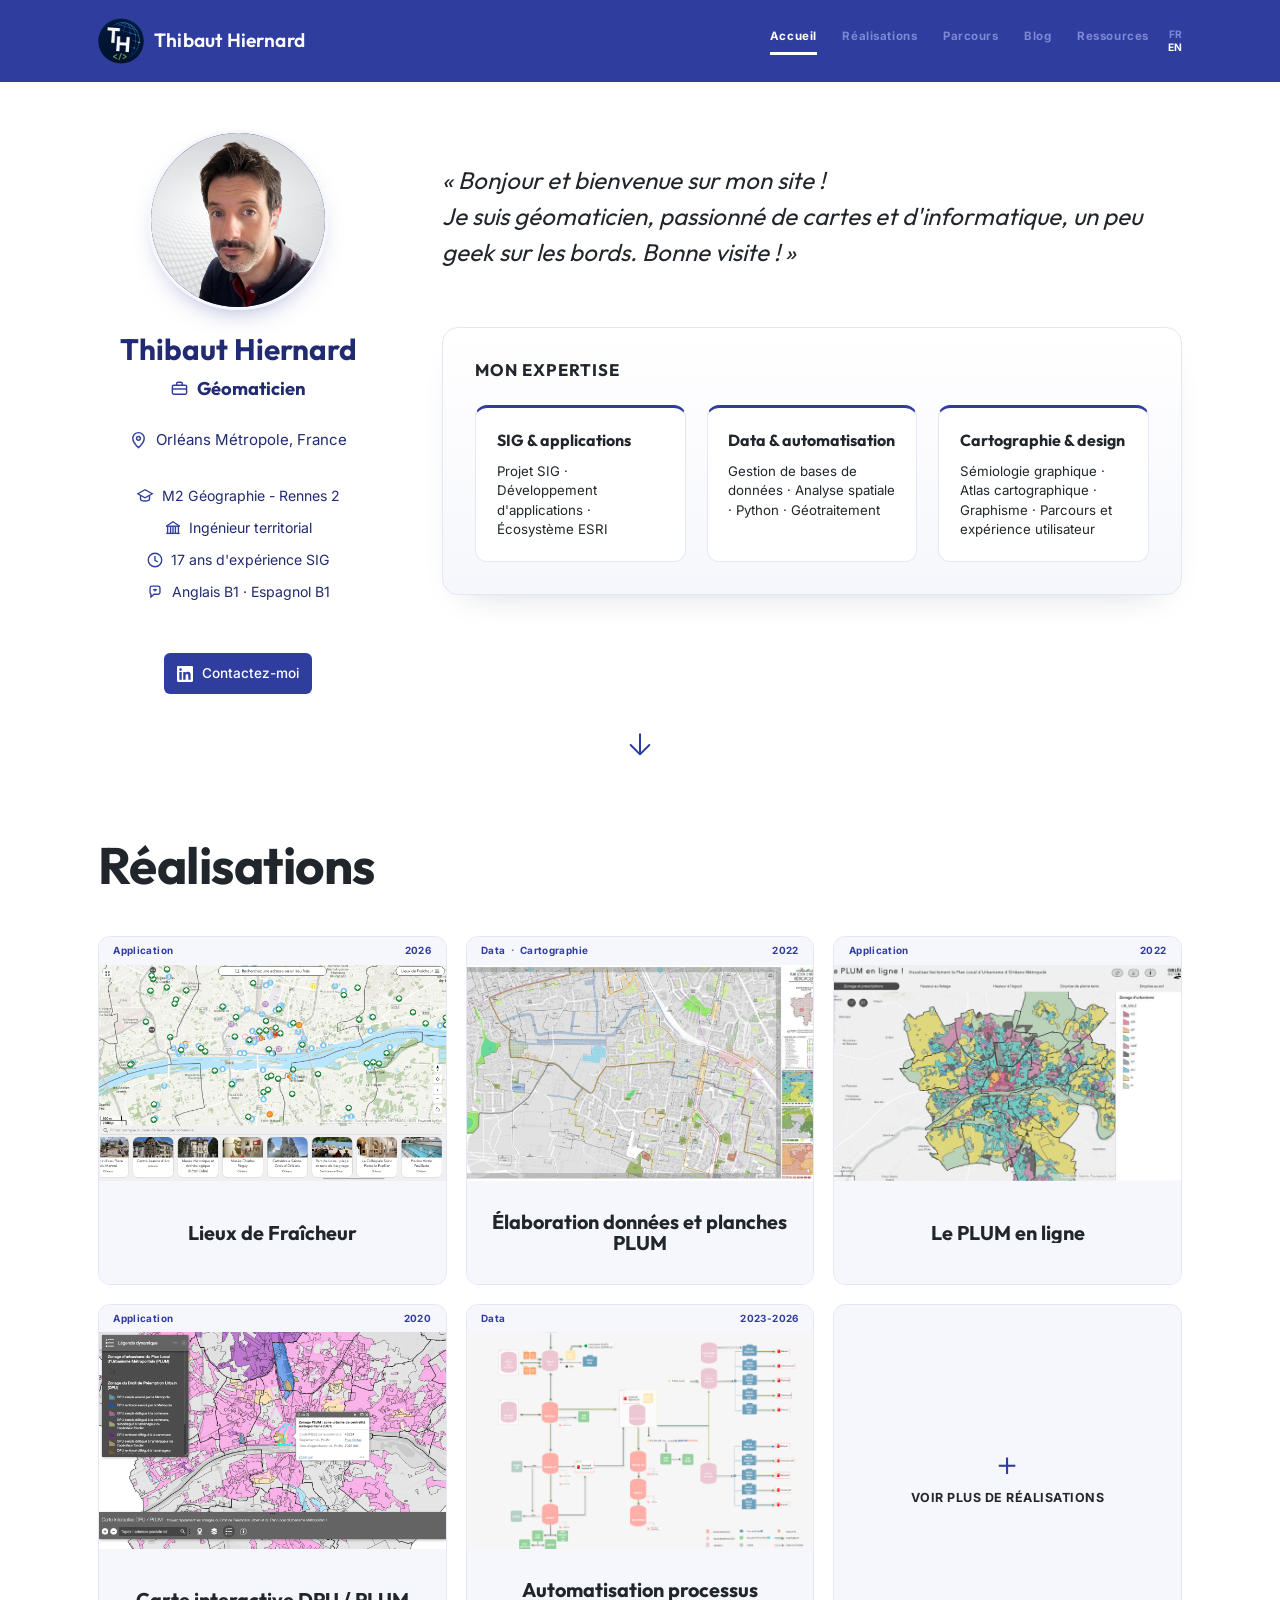
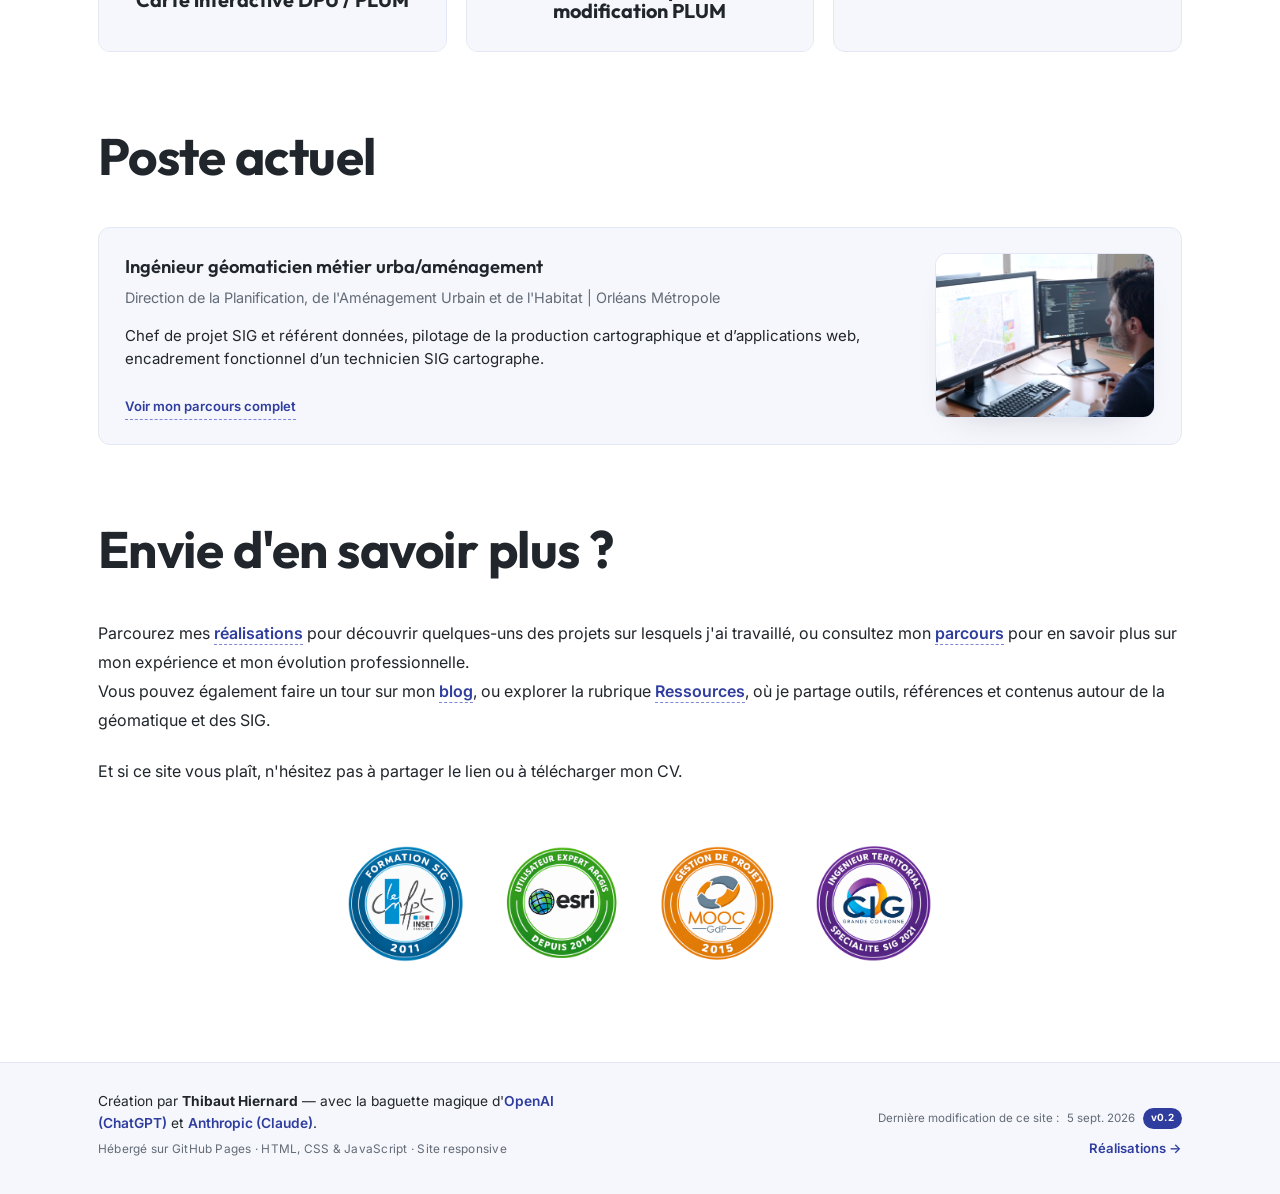
==== index.html @ e070de09 "Changement icone Contactez-moi" ====
<!doctype html>
<html lang="fr">
<head>
<meta charset="UTF-8">
<meta name="viewport" content="width=device-width, initial-scale=1">
<title>Thibaut Hiernard — Ingénieur géomaticien / Orléans Métropole</title>
<meta name="description" content="CV en ligne de Thibaut Hiernard, géomaticien à Orléans Métropole. Géomatique, cartographie, SIG, ArcGIS.">
<link rel="icon" href="assets/favicon.ico" sizes="any">
<link rel="icon" type="image/png" sizes="32x32" href="assets/favicon-32x32.png">
<link rel="icon" type="image/png" sizes="16x16" href="assets/favicon-16x16.png">
<link rel="apple-touch-icon" href="assets/apple-touch-icon.png">
<link rel="stylesheet" href="style.css">
</head>
<body class="home2">

<header class="topbar">
  <div class="topbar-inner">
    <a class="topbar-name-link" href="index.html"><img class="topbar-logo" src="assets/logo-topbar.png" alt="">Thibaut Hiernard</a>
    <div class="topbar-right">
    <nav class="topbar-nav" aria-label="Navigation principale">
      <a href="index.html" aria-current="page">
        <svg class="nav-icon" viewBox="0 0 24 24" fill="none" stroke="currentColor" stroke-width="1.6"><path d="M3 11l9-8 9 8"/><path d="M5 10v10h5v-6h4v6h5V10"/></svg>
        <span class="nav-label">Accueil</span>
      </a>
      <a href="realisations.html">
        <svg class="nav-icon" viewBox="0 0 24 24" fill="none" stroke="currentColor" stroke-width="1.6"><rect x="3" y="4.5" width="18" height="15" rx="2"/><circle cx="8.5" cy="10" r="1.6"/><path d="m4 17 5-5 3.5 3.5L17 11l4 4"/></svg>
        <span class="nav-label">Réalisations</span>
      </a>
      <a href="parcours.html">
        <svg class="nav-icon" viewBox="0 0 24 24" fill="none" stroke="currentColor" stroke-width="1.6"><rect x="3" y="7" width="18" height="13" rx="2"/><path d="M8 7V5a2 2 0 0 1 2-2h4a2 2 0 0 1 2 2v2"/><path d="M3 12h18"/></svg>
        <span class="nav-label">Parcours</span>
      </a>
      <a href="blog.html">
        <svg class="nav-icon" viewBox="0 0 24 24" fill="none" stroke="currentColor" stroke-width="1.6"><path d="M4 4h13a3 3 0 0 1 3 3v13H7a3 3 0 0 1-3-3V4Z"/><path d="M20 20a3 3 0 0 1-3-3V6"/><path d="M7.5 8h8M7.5 11.5h8M7.5 15h4.5"/></svg>
        <span class="nav-label">Blog</span>
      </a>
      <a href="ressources.html">
        <svg class="nav-icon" viewBox="0 0 24 24" fill="none" stroke="currentColor" stroke-width="1.6"><path d="M12 3v12M7.5 10.5 12 15l4.5-4.5"/><path d="M4 18v1.5A2.5 2.5 0 0 0 6.5 22h11a2.5 2.5 0 0 0 2.5-2.5V18"/></svg>
        <span class="nav-label">Ressources</span>
      </a>
    </nav>
      <div class="lang-switch" role="group" aria-label="Changer de langue">
        <button type="button" class="lang-btn" data-lang="fr">FR</button>
        <button type="button" class="lang-btn" data-lang="en">EN</button>
      </div>
    </div>
  </div>
</header>

<main class="home2-shell">
  <div class="home2-grid">

    <div class="home2-profile">
      <div class="avatar-circle">
        <img src="assets/photo.png" alt="Thibaut Hiernard">
      </div>
      <h1 class="profile-name">Thibaut Hiernard</h1>

      <div class="profile-headline">
        <p class="profile-role">
          <svg class="picto" viewBox="0 0 20 20" fill="none" stroke="currentColor" stroke-width="1.5"><rect x="2.5" y="6.5" width="15" height="9.5" rx="1.5"/><path d="M7 6.5V5a1.5 1.5 0 0 1 1.5-1.5h3A1.5 1.5 0 0 1 13 5v1.5"/><path d="M2.5 10.5h15"/></svg>
          Géomaticien
        </p>
        <p class="profile-location">
          <svg class="picto" viewBox="0 0 20 20" fill="none" stroke="currentColor" stroke-width="1.5"><path d="M10 17.5s6-5.2 6-9.8A6 6 0 0 0 4 7.7c0 4.6 6 9.8 6 9.8Z"/><circle cx="10" cy="7.7" r="2"/></svg>
          Orléans Métropole, France
        </p>
      </div>

      <ul class="profile-meta">
        <li>
          <svg viewBox="0 0 20 20" fill="none" stroke="currentColor" stroke-width="1.5"><path d="M2 7.5 10 3l8 4.5-8 4.5-8-4.5Z"/><path d="M5 9.2v4c0 1.2 2.2 2.3 5 2.3s5-1.1 5-2.3v-4"/></svg>
          M2 Géographie - Rennes 2
        </li>
        <li>
          <svg viewBox="0 0 20 20" fill="none" stroke="currentColor" stroke-width="1.5"><path d="M2.5 8 10 3l7.5 5"/><path d="M4 8v8M7.3 8v8M10 8v8M12.7 8v8M16 8v8"/><path d="M2.5 16h15"/><path d="M2.5 8h15"/></svg>
          Ingénieur territorial
        </li>
        <li>
          <svg viewBox="0 0 20 20" fill="none" stroke="currentColor" stroke-width="1.5"><circle cx="10" cy="10" r="7.5"/><path d="M10 5.5v4.8l3.2 1.9"/></svg>
          17 ans d'expérience SIG
        </li>
        <li>
          <svg viewBox="0 0 20 20" fill="none" stroke="currentColor" stroke-width="1.5"><path d="M4.5 5.5a2 2 0 0 1 2-2h7a2 2 0 0 1 2 2v5a2 2 0 0 1-2 2H9l-3.5 3v-3.2a2 2 0 0 1-1-1.8v-5z"/><path d="M8 7.5h4M10 6.5v3"/></svg>
          Anglais B1 · Espagnol B1
        </li>
      </ul>

      <a class="icon-btn profile-contact-btn"
           href="https://www.linkedin.com/messaging/compose/?recipient=thibaut-hiernard"
           target="_blank"
           rel="noopener noreferrer">
        <svg viewBox="0 0 24 24" fill="currentColor">
        <path d="M20.45 20.45h-3.56v-5.57c0-1.33-.03-3.04-1.85-3.04-1.85 0-2.13 1.44-2.13 2.94v5.67H9.35V8.99h3.41v1.56h.05c.47-.9 1.63-1.85 3.36-1.85 3.6 0 4.27 2.37 4.27 5.45v6.3zM5.34 7.43a2.06 2.06 0 1 1 0-4.12 2.06 2.06 0 0 1 0 4.12zM7.12 20.45H3.56V8.99h3.56v11.46zM22.22 0H1.77C.79 0 0 .77 0 1.72v20.56C0 23.23.79 24 1.77 24h20.45c.98 0 1.78-.77 1.78-1.72V1.72C24 .77 23.2 0 22.22 0z"/>
        </svg>
        Contactez-moi
      </a>
    </div>

    <div class="home2-bio home2-lead">
      <p class="bio-quote-line">« Bonjour et bienvenue sur mon site !<br>Je suis géomaticien, passionné de cartes et d'informatique, un peu geek sur les bords. Bonne visite ! »</p>

      <div class="expertise-panel">
        <h2 class="expertise-title">Mon expertise</h2>
        <div class="home2-expertise">
          <div class="expertise-card">
            <h3>SIG & applications</h3>
            <p>Projet SIG · Développement d'applications · Écosystème ESRI</p>
          </div>

          <div class="expertise-card">
            <h3>Data & automatisation</h3>
            <p>Gestion de bases de données · Analyse spatiale · Python · Géotraitement</p>
          </div>

          <div class="expertise-card">
            <h3>Cartographie & design</h3>
            <p>Sémiologie graphique · Atlas cartographique · Graphisme · Parcours et expérience utilisateur</p>
          </div>
        </div>
      </div>
    </div>

  </div>

  <div class="scroll-cue" aria-hidden="true">
    <svg viewBox="0 0 24 24" fill="none" stroke="currentColor" stroke-width="1.5" stroke-linecap="round" stroke-linejoin="round"><path d="M12 4v15M5 12l7 7 7-7"/></svg>
  </div>

  <!-- BEST OF REALISATIONS -->
  <section class="home-section" id="section-realisations">
    <h2>Réalisations</h2>

    <div class="realisation-gallery realisation-gallery-home">

      <a class="realisation-card" href="https://experience.arcgis.com/experience/ad36f6e5cf1948f598005133b607340a" target="_blank" rel="noopener">
        <div class="realisation-card-meta">
          <div class="realisation-tags"><span class="realisation-tag">Application</span></div>
          <span class="realisation-date">2026</span>
        </div>
        <div class="realisation-card-image">
          <img src="assets/lieux_fraicheur.png" alt="Application Lieux de Fraîcheur">
                  <div class="realisation-card-overlay"><p>Permet de localiser, mettre à jour et exporter les lieux de fraicheur de la Métropole durant les vagues de chaleur.</p></div>
        </div>
        <div class="realisation-card-title"><h3>Lieux de Fraîcheur</h3></div>
      </a>

      <a class="realisation-card" href="https://www.orleans-metropole.fr/actions-et-services/grands-projets-urbains/consulter-le-plum#c7279" target="_blank" rel="noopener">
        <div class="realisation-card-meta">
          <div class="realisation-tags">
            <span class="realisation-tag">Data</span>
            <span class="realisation-tag">Cartographie</span>
          </div>
          <span class="realisation-date">2022</span>
        </div>
        <div class="realisation-card-image">
          <img src="assets/planche_PLUM.jpeg" alt="Élaboration des données et planches PLUM">
                  <div class="realisation-card-overlay"><p>Création des données PLUM au format CNIG, conception des planches pour l’approbation, publication et administration des données pour l’instruction dans Cart@ds</p></div>
        </div>
        <div class="realisation-card-title"><h3>Élaboration données et planches PLUM</h3></div>
      </a>

      <a class="realisation-card" href="https://www.orleans-metropole.fr/leplumenligne" target="_blank" rel="noopener">
        <div class="realisation-card-meta">
          <div class="realisation-tags"><span class="realisation-tag">Application</span></div>
          <span class="realisation-date">2022</span>
        </div>
        <div class="realisation-card-image">
          <img src="assets/plum_en_ligne.jpeg" alt="Application Le PLUM en ligne">
                  <div class="realisation-card-overlay"><p>Permet de visualiser le contenu des planches du PLUM en vigueur et de s’y localiser facilement</p></div>
        </div>
        <div class="realisation-card-title"><h3>Le PLUM en ligne</h3></div>
      </a>

      <a class="realisation-card" href="https://mapo.orleans-metropole.fr/portal/apps/webappviewer/index.html?id=0f496d0372554a58917352241282e90e" target="_blank" rel="noopener">
        <div class="realisation-card-meta">
          <div class="realisation-tags"><span class="realisation-tag">Application</span></div>
          <span class="realisation-date">2020</span>
        </div>
        <div class="realisation-card-image">
          <img src="assets/carte_dpu-plum.png" alt="Carte interactive DPU / PLUM">
                  <div class="realisation-card-overlay"><p>Permet de connaitre rapidement le zonage du Droit de Préemption Urbain et le zonage du Plan Local d’Urbanisme</p></div>
        </div>
        <div class="realisation-card-title"><h3>Carte interactive DPU / PLUM</h3></div>
      </a>

      <a class="realisation-card" href="https://www.orleans-metropole.fr" target="_blank" rel="noopener">
        <div class="realisation-card-meta">
          <div class="realisation-tags"><span class="realisation-tag">Data</span></div>
          <span class="realisation-date">2023-2026</span>
        </div>
        <div class="realisation-card-image">
          <img src="assets/automatisation_plum.png" alt="Automatisation des processus de modification du PLUM">
                  <div class="realisation-card-overlay"><p>Travail d’optimisation et d’automatisations géomatiques avec python des procédures de modification du PLUM</p></div>
        </div>
        <div class="realisation-card-title"><h3>Automatisation processus modification PLUM</h3></div>
      </a>

      <a class="realisation-card realisation-card-more" href="realisations.html">
        <div class="realisation-more-inner">
          <span class="realisation-more-icon" aria-hidden="true">＋</span>
          <span>Voir plus de réalisations</span>
        </div>
      </a>
</div>
  </section>

  <!-- POSTE ACTUEL -->
  <section class="home-section" id="section-poste-actuel">
    <h2>Poste actuel</h2>

    <div class="home-card-list">
      <div class="home-card current-position-card">
        <div class="entry-head">
          <h3>Ingénieur géomaticien métier urba/aménagement</h3>
        </div>

        <p class="entry-org">
          Direction de la Planification, de l'Aménagement Urbain et de l'Habitat | Orléans Métropole
        </p>

        <figure class="current-position-thumb">
          <img src="assets/thibaut_hiernard_travail.png" alt="Thibaut Hiernard sur son poste actuel d'ingénieur géomaticien à Orléans Métropole">
        </figure>

        <p class="current-position-description">
          Chef de projet SIG et référent données, pilotage de la production cartographique et d’applications web, encadrement fonctionnel d’un technicien SIG cartographe.
        </p>

        <a class="more-link" href="parcours.html">Voir mon parcours complet</a>
      </div>
    </div>
  </section>

  <!-- CONCLUSION -->
  <section class="home-outro">
    <h2 class="home-outro-title">Envie d'en savoir plus ?</h2>
    <p class="home-outro-text">
      Parcourez mes <a href="realisations.html">réalisations</a> pour découvrir quelques-uns des projets sur lesquels j'ai travaillé, ou consultez mon <a href="parcours.html">parcours</a> pour en savoir plus sur mon expérience et mon évolution professionnelle.<br>
      Vous pouvez également faire un tour sur mon <a href="blog.html">blog</a>, ou explorer la rubrique <a href="ressources.html">Ressources</a>, où je partage outils, références et contenus autour de la géomatique et des SIG.
    </p>
    <p class="home-outro-text home-outro-closing">
      Et si ce site vous plaît, n'hésitez pas à partager le lien ou à télécharger mon CV.
    </p>
  </section>

  <!-- BADGES -->
  <div class="home-badges-row">
    <img src="assets/badge_INSET.png" alt="Badge de certification Inset">
    <img src="assets/badge_esri.png" alt="Badge de certification Esri">
    <img src="assets/badge_gdp.png" alt="Badge de certification GDP">
    <img src="assets/badge_ingenieur.png" alt="Badge d'ingénieur territorial">
  </div>

</main>

<footer class="site-footer">
  <div class="site-footer-inner">
    <div class="site-footer-main">
      <p class="site-footer-credit">Création par <strong>Thibaut Hiernard</strong> — avec la baguette magique d'<span class="footer-ai">OpenAI (ChatGPT)</span> et <span class="footer-ai">Anthropic (Claude)</span>.</p>
      <p class="site-footer-meta">Hébergé sur GitHub Pages · HTML, CSS &amp; JavaScript · Site responsive</p>
    </div>
    <div class="site-footer-side">
      <p class="site-footer-version">Dernière modification de ce site : <time datetime="2026-09-05">5 sept. 2026</time> <span class="footer-version-tag">v0.2</span></p>
      <a class="site-footer-next" href="realisations.html">Réalisations →</a>
    </div>
  </div>
</footer>

<script src="script.js"></script>
<script src="lang.js"></script>
</body>
</html>
---- style.css ----
/* ==========================================================================
   Thibaut Hiernard — CV en ligne
   Charte graphique unique : navigation bleue, typographie Outfit/Inter — police uniforme sur toutes les pages
   ========================================================================== */

@import url('https://fonts.googleapis.com/css2?family=Outfit:wght@500;600;700&family=Inter:wght@400;500;600;700&display=swap');

:root{
  --ink:        #20262B;
  --ink-soft:   #626B76;
  --blue:       #2F3E9E;
  --blue-deep:  #212B72;
  --blue-soft:  #7C88D6;
  --panel:      #F6F7FC;
  --line:       #E4E7F5;
  --radius:     12px;
  --gutter:     clamp(1.25rem, 4vw, 3rem);
}

*,*::before,*::after{ box-sizing:border-box; }

html{ scroll-behavior:smooth; }

body{
  margin:0;
  background:#FFFFFF;
  color:var(--ink);
  font-family:'Inter',system-ui,sans-serif;
  font-size:16px;
  line-height:1.6;
  -webkit-font-smoothing:antialiased;
}

a{ color:inherit; text-decoration:none; }
h1,h2,h3,h4{ font-family:'Outfit',sans-serif; font-weight:600; margin:0; color:var(--ink); }
p{ margin:0 0 1em; }
ul{ margin:0; padding:0; list-style:none; }
img{ max-width:100%; display:block; }

.eyebrow{
  font-family:'Inter',sans-serif; font-weight:700;
  font-size:.7rem;
  letter-spacing:.14em;
  text-transform:uppercase;
  color:var(--blue);
  display:flex;
  align-items:center;
  gap:.5em;
}
.eyebrow::before{
  content:"";
  width:22px; height:1px;
  background:var(--blue);
  display:inline-block;
}

:focus-visible{ outline:2px solid var(--blue); outline-offset:3px; }

/* ==========================================================================
   Barre de navigation (toutes les pages)
   ========================================================================== */

.topbar{ position:sticky; top:0; z-index:10; background:var(--blue); }
.topbar-inner{
  max-width:1180px; margin:0 auto;
  padding:1.1rem var(--gutter);
  display:flex; align-items:center; justify-content:space-between;
  flex-wrap:wrap; gap:.75rem;
}
.topbar-name{ font-family:'Outfit',sans-serif; font-weight:600; font-size:1.2rem; letter-spacing:.01em; color:#fff; }
.topbar-nav{ display:flex; gap:1.6rem; flex-wrap:wrap; flex:1 1 auto; min-width:0; }
.topbar-nav a{
  display:flex; align-items:center; gap:.5rem;
  font-family:'Inter',sans-serif; font-weight:700;
  font-size:.72rem;
  letter-spacing:.05em;
  color:var(--blue-soft);
  padding-bottom:.4rem;
  border-bottom:3px solid transparent;
  transition:color .2s ease, border-color .2s ease;
}
.topbar-nav a:hover{ color:#fff; }
.topbar-nav a[aria-current="page"],
.topbar-nav a.is-scroll-active{
  color:#fff;
  border-bottom-color:#fff;
}
.topbar-nav .nav-icon{ display:none; width:19px; height:19px; flex-shrink:0; }
.topbar-nav .nav-label{ display:block; }

/* Conteneur qui regroupe le ruban de nav et le sélecteur de langue à droite :
   ne doit jamais passer à la ligne, quelle que soit la largeur de la fenêtre */
.topbar-right{ display:flex; align-items:center; gap:1.2rem; flex-wrap:nowrap; flex:none; }

/* Sélecteur de langue FR / EN, à droite du ruban.
   FR au-dessus de EN (plus compact que côte à côte).
   Couleurs identiques au ruban : langue active = blanc (comme la page active),
   langue inactive = même bleu clair que les liens non actifs. */
.lang-switch{
  display:flex; flex-direction:column; align-items:center; justify-content:center;
  gap:.18rem;
  font-family:'Inter',sans-serif; font-weight:700; font-size:.64rem;
  letter-spacing:.04em;
  flex:none;
  white-space:nowrap;
}
.lang-btn{
  background:none; border:none; padding:0; margin:0;
  font:inherit; line-height:1; color:var(--blue-soft); cursor:pointer;
  transition:color .2s ease;
}
.lang-btn:hover{ color:#fff; }
.lang-btn.is-active{ color:#fff; cursor:default; }

/* Sur l'accueil, seul « Accueil » reste actif dans le ruban. */
.home2 .topbar-nav a.is-scroll-active:not([aria-current="page"]){
  color:var(--blue-soft);
  border-bottom-color:transparent;
}

/* Poste actuel (accueil) */
.current-position-card{
  border-left:3px solid var(--blue);
}

.current-position-description{
  font-size:.94rem;
  color:var(--ink);
  margin:0 0 .8rem;
  line-height:1.55;
}

/* ==========================================================================
   Pages secondaires : en-tête + contenu générique
   ========================================================================== */

.page-shell{ max-width:1180px; margin:0 auto; padding:clamp(2.5rem,5vw,3.5rem) var(--gutter) 3rem; }

.page-hero{ margin-bottom:2.5rem; max-width:70ch; }
.page-hero h1{ font-size:clamp(1.9rem,3.4vw,2.6rem); margin-top:.6rem; }
.page-hero .lede{ margin-top:.85rem; color:var(--ink-soft); font-size:1.02rem; }

.card{
  position:relative;
  background:var(--panel);
  border:1px solid var(--line);
  border-radius:var(--radius);
  padding:1.5rem 1.6rem;
}
.card + .card{ margin-top:1.1rem; }

section{ margin-bottom:3rem; }
section:last-child{ margin-bottom:0; }
section > .eyebrow{ margin-bottom:1.1rem; }

/* Expériences / formations */
.entry-head{ display:flex; flex-wrap:wrap; justify-content:space-between; gap:.5rem 1.5rem; margin-bottom:.4rem; }
.entry-head h3{ font-size:1.15rem; }
.entry-date{ font-family:'Inter',sans-serif; font-weight:700; font-size:.75rem; color:var(--blue); white-space:nowrap; padding-top:.2rem; }
.entry-org{ font-size:.9rem; color:var(--ink-soft); margin-bottom:.9rem; }
.entry-org .place{ color:var(--blue-deep); }

.entry-list{ margin-bottom:.9rem; }
.entry-list li{ position:relative; padding-left:1.1rem; margin-bottom:.4rem; font-size:.94rem; }
.entry-list li::before{ content:""; position:absolute; left:0; top:.55em; width:6px; height:1px; background:var(--blue-soft); }

.entry-foot{
  display:flex; flex-wrap:wrap; gap:.4rem 1.2rem;
  font-family:'Inter',sans-serif; font-weight:700; font-size:.72rem; color:var(--ink-soft);
  border-top:1px solid var(--line); padding-top:.7rem; margin-top:.9rem;
}
.entry-foot strong{ color:var(--ink); }

/* ==========================================================================
   Page Parcours : timeline "voyage dans le temps" (2026 → 2000)
   ========================================================================== */

.anchor-target{ position:absolute; }

.parcours-hero .parcours-tagline{
  font-family:'Outfit',sans-serif; font-weight:600; font-style:italic;
  color:var(--blue-deep);
}

/* --- Boutons de navigation rapide vers les phases --- */
.phase-nav{
  display:flex; gap:1rem; flex-wrap:wrap;
  margin:0 0 3rem;
}
.phase-link{
  flex:1 1 220px;
  border:1px solid var(--line); border-radius:var(--radius);
  padding:1rem 1.2rem;
  background:var(--panel);
  transition:transform .2s ease, box-shadow .2s ease, border-color .2s ease;
}
.phase-link:hover{
  border-color:var(--blue);
  background:#fff;
  box-shadow:0 10px 24px -14px rgba(47,62,158,.35);
  transform:translateY(-2px);
}
.phase-nav-label{
  display:block;
  font-family:'Inter',sans-serif; font-weight:700; font-size:.64rem;
  letter-spacing:.14em; text-transform:uppercase; color:var(--blue);
}
.phase-nav-title{
  display:block; margin-top:.35rem;
  font-family:'Outfit',sans-serif; font-weight:600; font-size:1.02rem;
}
.phase-nav-range{
  display:block; margin-top:.25rem;
  font-size:.76rem; color:var(--ink-soft); letter-spacing:.03em;
  font-variant-numeric:tabular-nums;
}

/* --- Conteneur timeline --- */
.time-travel-timeline{ position:relative; }

.time-phase{
  position:relative;
  padding:2.2rem 0 1rem;
  scroll-margin-top:6.5rem;
  overflow:hidden;
  border-radius:var(--radius);
}
.time-phase + .time-phase{ margin-top:1.5rem; }

/* fond estompé propre à chaque phase (photos ou motif cartographique) */
.phase-bg{
  position:absolute; inset:0; z-index:0; pointer-events:none; overflow:hidden;
  -webkit-mask-image:linear-gradient(to bottom, transparent 0, #000 10%, #000 88%, transparent 100%);
  mask-image:linear-gradient(to bottom, transparent 0, #000 10%, #000 88%, transparent 100%);
}
.phase-bg img{
  position:absolute; width:46%; max-width:340px;
  filter:grayscale(1) contrast(1.05);
  opacity:.10;
  object-fit:cover;
}
.phase-bg img:first-child{ left:-4%; top:2%; height:55%; border-radius:var(--radius); }
.phase-bg img:last-child{ left:6%; top:52%; height:48%; border-radius:var(--radius); }
.phase-bg.pattern{
  opacity:1;
  background-image:
    radial-gradient(circle at 14% 22%, rgba(47,62,158,.09) 0, rgba(47,62,158,.09) 34%, transparent 35%),
    radial-gradient(circle at 14% 22%, rgba(47,62,158,.065) 0, rgba(47,62,158,.065) 52%, transparent 53%),
    radial-gradient(circle at 14% 22%, rgba(47,62,158,.045) 0, rgba(47,62,158,.045) 70%, transparent 71%),
    repeating-linear-gradient(0deg, rgba(47,62,158,.05) 0 1px, transparent 1px 32px),
    repeating-linear-gradient(90deg, rgba(47,62,158,.05) 0 1px, transparent 1px 32px);
}

.phase-heading{
  position:relative; z-index:1;
  display:flex; align-items:baseline; flex-wrap:wrap; gap:.7rem 1rem;
  margin-bottom:2rem;
}
.phase-heading .phase-index{
  font-family:'Inter',sans-serif; font-weight:700; font-size:.68rem;
  letter-spacing:.14em; text-transform:uppercase;
  color:#fff; background:var(--blue);
  padding:.3rem .65rem; border-radius:999px;
}
.phase-heading h2{ font-size:1.5rem; }
.phase-heading .phase-years{
  font-size:.85rem; color:var(--ink-soft);
  font-variant-numeric:tabular-nums; letter-spacing:.03em;
}

/* --- Un événement de la timeline --- */
.time-event{
  position:relative; z-index:1;
  display:grid; grid-template-columns:140px 1fr;
  gap:1.6rem 2rem;
  padding:1.5rem 0;
}
.time-event + .time-event{ border-top:1px dashed var(--line); }

.time-event-year{ position:relative; padding-left:1.6rem; }
.time-phase::before{
  content:""; position:absolute; left:145px; top:5.2rem; bottom:1.5rem;
  width:1px; background:var(--line); z-index:1;
}
.time-single::before{ top:2.2rem; }

.parcours-legend{
  display:flex; gap:.6rem; flex-wrap:wrap;
  margin-bottom:2.5rem;
}
.parcours-legend .event-kind{ margin:0; }
.time-event-year::before{
  content:""; position:absolute; left:-1.15rem; top:.35rem;
  width:10px; height:10px; border-radius:50%;
  background:#fff; border:2px solid var(--blue); z-index:2;
}
.year-big{
  display:block; font-family:'Outfit',sans-serif; font-weight:700;
  font-size:1.85rem; line-height:1; color:var(--blue-deep);
  font-variant-numeric:tabular-nums;
}
.year-tag{
  display:block; margin-top:.35rem;
  font-family:'Inter',sans-serif; font-weight:700; font-size:.64rem;
  text-transform:uppercase; letter-spacing:.07em; color:var(--ink-soft);
}

.event-kind{
  display:inline-flex; align-items:center; gap:.4rem;
  font-family:'Inter',sans-serif; font-weight:700; font-size:.66rem;
  text-transform:uppercase; letter-spacing:.05em;
  padding:.28rem .6rem; border-radius:999px;
  margin-bottom:.7rem;
}
.kind-poste{ color:var(--blue-deep); background:#E7EAFB; }
.kind-formation{ color:#8A5A00; background:#FCEED3; }
.kind-evolution{ color:#0F7A5B; background:#DCF4E8; }

.time-event-body h3{ font-size:1.06rem; margin-bottom:.35rem; }
.time-event-body .event-org{
  font-size:.84rem; color:var(--ink-soft); margin-bottom:.6rem;
}
.time-event-body > p:not(.event-org){ color:var(--ink); font-size:.92rem; }
.event-list{ margin:.5rem 0 0; }
.event-list li{
  position:relative; padding-left:1.05rem; margin-bottom:.4rem;
  font-size:.92rem; color:var(--ink);
}
.event-list li::before{ content:"–"; position:absolute; left:0; color:var(--blue-soft); }
.event-foot{
  display:flex; flex-wrap:wrap; gap:.4rem 1.2rem;
  font-family:'Inter',sans-serif; font-weight:700; font-size:.72rem; color:var(--ink-soft);
  border-top:1px solid var(--line); padding-top:.6rem; margin-top:.8rem;
}
.event-foot strong{ color:var(--ink); }

/* --- "Saut temporel" entre deux événements/phases --- */
.time-jump{
  position:relative; z-index:1;
  display:inline-flex; align-items:center; gap:.6rem;
  margin:.3rem 0 .3rem 1.6rem;
  padding:.55rem 1.05rem;
  border:1px dashed var(--blue-soft); border-radius:999px;
  background:#fff;
  font-family:'Inter',sans-serif; font-weight:700; font-size:.68rem;
  letter-spacing:.09em; text-transform:uppercase; color:var(--blue);
}
.time-jump .jump-icon{ width:15px; height:15px; flex-shrink:0; animation:jump-pulse 1.7s ease-in-out infinite; }
@keyframes jump-pulse{
  0%,100%{ opacity:.5; transform:translateX(0); }
  50%{ opacity:1; transform:translateX(-3px); }
}
@media (prefers-reduced-motion:reduce){ .time-jump .jump-icon{ animation:none; } }

@media (max-width:700px){
  .time-phase::before{ left:1.1rem; top:4.6rem; }
  .time-single::before{ top:1.6rem; }
  .time-event{ grid-template-columns:1fr; gap:.8rem; }
  .time-event-year{
    display:flex; align-items:baseline; gap:.6rem; padding-left:1.6rem;
  }
  .time-event-year::before{ top:.3rem; }
  .year-big{ font-size:1.4rem; }
  .year-tag{ margin-top:0; }
  .phase-bg img{ display:none; }
  .time-jump{ margin-left:1.6rem; }
}



/* Compétences */
.skill-cat{ margin-bottom:2.2rem; }
.skill-cat h3{ font-size:1.2rem; margin-bottom:1rem; }
.skill{ display:grid; grid-template-columns:1fr auto; align-items:baseline; gap:.3rem 1rem; padding:.85rem 0; border-top:1px solid var(--line); }
.skill:last-child{ border-bottom:1px solid var(--line); }
.skill .skill-name{ font-weight:600; font-size:.98rem; }
.skill .skill-desc{ grid-column:1; font-size:.85rem; color:var(--ink-soft); }
.skill .level{ font-family:'Inter',sans-serif; font-weight:700; font-size:.68rem; text-transform:uppercase; letter-spacing:.05em; padding:.25em .55em; border-radius:2px; white-space:nowrap; height:fit-content; }
.level[data-lvl="expert"]{ background:var(--blue); color:#fff; }
.level[data-lvl="avance"]{ background:var(--blue-soft); color:#fff; }
.level[data-lvl="bon"]{ background:#fff; border:1px solid var(--ink-soft); color:var(--ink-soft); }

/* ==========================================================================
   Page d'accueil (index.html)
   ========================================================================== */

.home2-shell{ max-width:1180px; margin:0 auto; padding:clamp(1.5rem,4vw,3rem) var(--gutter) 2rem; }

.home2-grid{ display:grid; grid-template-columns:280px 1fr; gap:clamp(2rem,5vw,4rem); align-items:stretch; }

.home2-profile{ text-align:center; display:flex; flex-direction:column; height:100%; }
.avatar-circle{
  width:180px; height:180px; margin:0 auto 1.4rem; border-radius:50%; overflow:hidden;
  background:linear-gradient(155deg, var(--blue), var(--blue-deep));
  display:flex; align-items:center; justify-content:center;
  border:3px solid var(--panel);
  box-shadow:0 12px 26px -14px rgba(47,62,158,.5);
}
.avatar-circle img{ width:100%; height:100%; object-fit:cover; }
.avatar-circle .mono{ font-family:'Outfit',sans-serif; font-weight:600; font-size:2.8rem; color:#fff; }

.home2-profile h1.profile-name{ font-family:'Outfit',sans-serif; font-weight:700; font-size:1.85rem; line-height:1.15; margin-bottom:.5rem; color:var(--blue-deep); }

.profile-headline{
  display:flex;
  flex-direction:column;
  align-items:center;
  gap:.4rem;
  margin-bottom:1.1rem;
}
.profile-role{
  display:flex;
  align-items:center;
  justify-content:center;
  gap:.5rem;
  font-family:'Outfit',sans-serif;
  font-weight:700;
  font-size:1.15rem;
  color:var(--blue-deep);
}
.profile-location{
  display:flex;
  align-items:center;
  justify-content:center;
  gap:.5rem;
  font-size:.94rem;
  color:var(--blue-deep);
}
.profile-role .picto,
.profile-location .picto{ width:19px; height:19px; flex:none; color:var(--blue); }

.profile-meta{
  display:flex;
  flex-direction:column;
  align-items:center;
  gap:.6rem;
  margin-bottom:1.6rem;
}

.profile-meta li{
  display:flex;
  align-items:center;
  justify-content:center;
  gap:.45rem;
  font-size:.88rem;
  color:var(--blue-deep);
  text-align:center;
}

.profile-meta li svg{
  width:18px;
  height:18px;
  flex:none;
  color:var(--blue);
}


.profile-meta li svg{ width:18px; height:18px; flex:none; color:var(--blue); }

.profile-btns{ display:flex; flex-direction:column; gap:.6rem; }
.icon-btn{
  display:flex; align-items:center; justify-content:center; gap:.55rem;
  padding:.7em 1em; border-radius:6px; background:var(--blue); color:#fff;
  font-family:'Inter',sans-serif; font-size:.85rem; font-weight:500;
}
.icon-btn svg{ width:16px; height:16px; flex:none; }
.icon-btn:hover{ background:var(--blue-deep); }
.icon-btn.ghost{ background:#fff; color:var(--blue); border:1.5px solid var(--blue); }
.icon-btn.ghost:hover{ background:var(--panel); }

.profile-contact-btn{
  margin-top:1.5rem;
  align-self:center;
  width:fit-content;
}

.bio-quote{
  font-family:'Outfit',sans-serif; font-weight:500;
  font-size:clamp(1.3rem,2.5vw,1.75rem); line-height:1.4;
  color:var(--ink); max-width:46ch; margin-bottom:1.6rem;
  border-left:3px solid var(--blue-soft); padding-left:1.1rem;
}

.bio-sub{ margin-bottom:2.4rem; }
.bio-sub p{ font-size:.92rem; color:var(--ink-soft); margin-bottom:.3rem; }
.bio-sub p:first-child{ color:var(--ink); font-weight:600; }

.home2-lead p.bio-quote-line{
  font-family:'Outfit',sans-serif; font-weight:400; font-style:italic;
  font-size:clamp(1.15rem,2.2vw,1.5rem); line-height:1.5;
  color:var(--ink); max-width:56ch; margin-top:2rem; margin-bottom:3.6rem;
}

.expertise-panel{
  background:linear-gradient(180deg,#FFFFFF,var(--panel));
  border:1px solid var(--line);
  border-radius:16px;
  padding:1.8rem 2rem 2rem;
  box-shadow:0 16px 34px -24px rgba(20,30,60,.25);
}

.expertise-title{
  font-family:'Outfit',sans-serif; font-weight:700;
  font-size:1.05rem; text-transform:uppercase; letter-spacing:.06em;
  color:var(--ink); margin-bottom:1.3rem;
}

.home2-expertise{ display:grid; grid-template-columns:repeat(3,1fr); gap:1.3rem; }
.expertise-card{
  text-align:left; background:#fff; border:1px solid var(--line);
  border-radius:12px; padding:1.3rem 1.3rem 1.4rem;
  border-top:3px solid var(--blue);
}
.expertise-card h3{ font-size:1rem; font-weight:700; margin:0 0 .5rem; color:var(--ink); }
.expertise-card p{ font-size:.83rem; color:var(--ink-soft); margin:0; line-height:1.45; }

/* Accueil responsive : la colonne profil passe au-dessus de la bio,
   le cadre "Mon expertise" et la phrase d'intro s'adaptent aux petits écrans */
@media (max-width:860px){
  .home2-grid{ grid-template-columns:1fr; gap:2.2rem; }
  .home2-profile{ height:auto; }
}

@media (max-width:640px){
  .home2-lead p.bio-quote-line{
    font-size:1.1rem;
    margin-top:1.4rem;
    margin-bottom:2.9rem;
  }
  .expertise-panel{ padding:1.3rem 1.2rem 1.5rem; border-radius:12px; }
  .expertise-title{ font-size:.92rem; margin-bottom:1rem; }
  .home2-expertise{ grid-template-columns:1fr; gap:1rem; }
}

/* Ruban en mode smartphone :
   - logo + nom restent en haut à gauche
   - les 5 liens forment un bandeau fixe en bas de l'écran (icône + libellé)
   - pas de soulignement sur mobile : seuls le texte et l'icône passent en blanc quand actif */
@media (max-width:640px){
  .topbar-inner{
    padding:.85rem var(--gutter);
    justify-content:flex-start;
  }
  .topbar-name-link{ justify-content:flex-start; }

  /* Bandeau du bas : regroupe les 5 liens (hors Contact) */
  .topbar-nav{
    position:fixed;
    left:0; right:0; bottom:0;
    z-index:20;
    width:100%;
    margin:0;
    background:var(--blue-deep);
    display:flex;
    justify-content:space-around;
    align-items:stretch;
    gap:0;
    padding:.5rem .2rem calc(.5rem + env(safe-area-inset-bottom));
    box-shadow:0 -6px 18px -12px rgba(0,0,0,.35);
  }
  .topbar-nav a{
    flex:1 1 0;
    flex-direction:column;
    justify-content:flex-start;
    align-items:center;
    gap:.28rem;
    padding:.15rem .1rem;
    border-bottom:none; /* pas de soulignement sur mobile */
  }
  .topbar-nav a[aria-current="page"],
  .topbar-nav a.is-scroll-active{
    border-bottom-color:transparent; /* on garde le blanc (hérité), on retire juste le trait */
  }
  .topbar-nav .nav-icon{ display:block; }
  .topbar-nav .nav-label{
    font-size:.56rem;
    letter-spacing:.01em;
    text-align:center;
    white-space:nowrap;
  }

  /* Sélecteur de langue FR / EN : fixé en haut à droite */
  .lang-switch{
    position:fixed;
    top:1.05rem;
    right:var(--gutter);
    bottom:auto; left:auto;
    gap:.3rem;
    font-size:.66rem;
    z-index:22;
  }

  /* On réserve la place en bas de page pour ne rien cacher derrière le bandeau fixe */
  body{ padding-bottom:4.6rem; }
}

/* ==========================================================================
   Compléments page d'accueil enrichie (v3)
   ========================================================================== */

.topbar-name-link{ display:flex; align-items:center; gap:.6rem; font-family:'Outfit',sans-serif; font-weight:600; font-size:1.2rem; letter-spacing:.01em; color:#fff; }
.topbar-logo{ height:2.9rem; width:2.9rem; border-radius:50%; display:block; flex-shrink:0; object-fit:cover; }

.home2-lead p{ color:var(--ink); }
.home2-lead .bio-quote{ margin-top:1rem; }

.mission-list{ counter-reset:mission; margin-bottom:1.6rem; }
.mission-list li{
  counter-increment:mission;
  position:relative;
  padding-left:2.1rem;
  margin-bottom:.7rem;
  font-size:.94rem;
  color:var(--ink-soft);
}
.mission-list li::before{
  content:counter(mission);
  position:absolute; left:0; top:-.05em;
  width:1.5rem; height:1.5rem;
  border-radius:50%;
  background:var(--panel);
  border:1px solid var(--line);
  color:var(--blue);
  font-family:'Outfit',sans-serif;
  font-weight:600;
  font-size:.78rem;
  display:flex; align-items:center; justify-content:center;
}

.contact-card{
  background:var(--panel);
  border:1px solid var(--line);
  border-radius:var(--radius);
  padding:1.1rem 1.3rem;
  display:flex; align-items:center; justify-content:space-between;
  gap:1rem; flex-wrap:wrap;
  margin-bottom:2.2rem;
}
.contact-card p{ margin:0; font-size:.92rem; color:var(--ink-soft); }
.contact-card .icon-btn{ white-space:nowrap; }

.scroll-cue{
  display:flex; justify-content:center; align-items:center;
  margin:2.2rem 0 0;
  color:var(--blue);
}
.scroll-cue svg{
  width:32px; height:32px;
  animation:scroll-cue-drop 1.6s ease-in-out infinite;
}
@keyframes scroll-cue-drop{
  0%{ transform:translateY(-7px); opacity:0; }
  40%{ opacity:1; }
  70%{ opacity:1; }
  100%{ transform:translateY(7px); opacity:0; }
}
@media (prefers-reduced-motion: reduce){
  .scroll-cue svg{ animation:none; opacity:.6; }
}

.home-section{ margin-top:4rem; }
.home-section > h2{
  font-family:'Outfit',sans-serif; font-weight:700;
  font-size:clamp(2.3rem,4.5vw,3.2rem);
  letter-spacing:-.01em;
  color:var(--ink);
  margin-bottom:1.8rem;
}

/* Conclusion de la page d'accueil */
.home-outro{
  margin-top:4rem;
  width:100%;
}
.home-outro-title{
  font-family:'Outfit',sans-serif; font-weight:700;
  font-size:clamp(2.3rem,4.5vw,3.2rem);
  letter-spacing:-.01em;
  color:var(--ink);
  margin-bottom:1.8rem;
}
.home-outro-text{
  max-width:none;
  width:100%;
  margin:0 0 1rem;
  font-size:1rem;
  line-height:1.8;
  color:var(--ink);
  text-align:left;
}
.home-outro-text.home-outro-closing{
  margin-top:1.4rem;
}
.home-outro-text a{
  color:var(--blue);
  font-weight:600;
  text-decoration:none;
  border-bottom:1px dashed var(--blue-soft);
  padding-bottom:.05rem;
  transition:color .2s ease, border-color .2s ease;
}
.home-outro-text a:hover{ color:var(--blue-deep); border-bottom-color:var(--blue); }

@media (max-width:640px){
  .home-outro{ margin-top:2.6rem; width:100%; }
  .home-outro-text{ max-width:none; width:100%; font-size:.9rem; line-height:1.7; }
}




/* ==========================================================================
   Galerie de réalisations
   ========================================================================== */

.realisation-gallery{
  display:grid;
  grid-template-columns:repeat(3,minmax(0,1fr));
  gap:1.2rem;
}

.realisation-card{
  position:relative;
  display:grid;
  grid-template-rows:8% 62.5% 29.5%;
  min-width:0;
  aspect-ratio:1/1;
  overflow:hidden;
  background:var(--panel);
  border:1px solid var(--line);
  border-radius:var(--radius);
  color:var(--ink);
  text-decoration:none;
  transition:border-color .2s ease, transform .2s ease, box-shadow .2s ease;
}

.realisation-card:hover{
  border-color:var(--blue-soft);
  transform:translateY(-2px);
  box-shadow:0 8px 24px rgba(0,0,0,.06);
}

.realisation-card-meta{
  min-width:0;
  display:flex;
  align-items:center;
  justify-content:space-between;
  gap:.7rem;
  padding:0 .9rem;
  background:var(--panel);
}

.realisation-tags{
  min-width:0;
  display:flex;
  align-items:center;
  gap:.35rem;
  overflow:hidden;
}

.realisation-tag{
  display:inline-flex;
  min-width:0;
  max-width:100%;
  white-space:nowrap;
  overflow:hidden;
  text-overflow:ellipsis;
  font-family:'Inter',sans-serif;
  font-size:.62rem;
  font-weight:700;
  letter-spacing:.035em;
  color:var(--blue);
}

.realisation-tag + .realisation-tag::before{
  content:"·";
  margin-right:.35rem;
  color:var(--ink-soft);
}

.realisation-date{
  flex:0 0 auto;
  font-family:'Inter',sans-serif;
  font-size:.62rem;
  font-weight:700;
  letter-spacing:.04em;
  color:var(--blue);
  white-space:nowrap;
}

.realisation-card-image{
  position:relative;
  min-height:0;
  overflow:hidden;
  background:linear-gradient(155deg,var(--blue),var(--blue-deep));
}

.realisation-card-image img{
  display:block;
  width:100%;
  height:100%;
  object-fit:cover;
  transition:transform .35s ease, filter .3s ease;
}

.realisation-card-image::after{
  content:"";
  position:absolute;
  inset:0;
  z-index:1;
  background:rgba(255,255,255,0);
  transition:background .3s ease;
  pointer-events:none;
}

.realisation-card-overlay{
  position:absolute;
  inset:0;
  z-index:2;
  display:flex;
  align-items:center;
  justify-content:center;
  padding:1.1rem;
  text-align:center;
  opacity:0;
  visibility:hidden;
  transition:opacity .3s ease, visibility .3s ease;
  pointer-events:none;
}

.realisation-card-overlay p{
  max-width:34ch;
  margin:0;
  color:#000;
  font-family:'Inter',sans-serif;
  font-size:clamp(.76rem,1.15vw,.92rem);
  line-height:1.8;
  font-weight:500;
}

.realisation-card:hover .realisation-card-image img,
.realisation-card:focus-visible .realisation-card-image img{
  filter:blur(4px);
  transform:scale(1.04);
}

.realisation-card:hover .realisation-card-image::after,
.realisation-card:focus-visible .realisation-card-image::after{
  background:rgba(255,255,255,.30);
}

.realisation-card:hover .realisation-card-overlay,
.realisation-card:focus-visible .realisation-card-overlay{
  opacity:1;
  visibility:visible;
}

.realisation-card-title{
  min-width:0;
  min-height:0;
  display:flex;
  align-items:center;
  justify-content:center;
  padding:.55rem .8rem;
  background:var(--panel);
  text-align:center;
}

.realisation-card-title h3{
  width:100%;
  margin:0;
  font-size:clamp(.9rem,1.55vw,1.35rem);
  line-height:1.08;
  font-weight:700;
  text-align:center;
  overflow-wrap:anywhere;
  display:-webkit-box;
  -webkit-line-clamp:2;
  -webkit-box-orient:vertical;
  overflow:hidden;
}

.realisation-card-more{
  display:flex;
  align-items:center;
  justify-content:center;
  text-align:center;
  background:var(--panel);
  border-color:var(--line);
  color:var(--ink);
}

.realisation-card-more:hover{
  background:var(--panel);
  border-color:var(--blue-soft);
  color:var(--ink);
}

.realisation-more-inner{
  display:flex;
  flex-direction:column;
  align-items:center;
  justify-content:center;
  gap:.55rem;
  padding:1rem;
  font-family:'Inter',sans-serif;
  font-size:.78rem;
  font-weight:700;
  letter-spacing:.04em;
  text-transform:uppercase;
}

.realisation-more-icon{
  font-family:'Inter',sans-serif;
  font-size:2rem;
  font-weight:300;
  line-height:1;
  color:var(--blue);
}

.realisation-gallery-all{
  margin-bottom:1rem;
}

@media (max-width:860px){
  .realisation-gallery{
    grid-template-columns:repeat(2,minmax(0,1fr));
  }
  .realisation-card-title h3{
    font-size:clamp(.95rem,2.6vw,1.3rem);
  }
}

@media (max-width:560px){
  .realisation-gallery{
    grid-template-columns:1fr;
  }
  .realisation-card{
    max-width:100%;
  }
  .realisation-card-title h3{
    font-size:1.15rem;
  }
}

@media (prefers-reduced-motion:reduce){
  .realisation-card,
  .realisation-card-image img{
    transition:none;
  }
}

/* Expériences professionnelles (accueil) */

.experience-list{
  display:flex;
  flex-direction:column;
  gap:1rem;
  margin-bottom:1.4rem;
}

.experience-row{
  display:grid;
  grid-template-columns:130px 1fr;
  gap:1.6rem;
  align-items:center;
  background:var(--panel);
  border:1px solid var(--line);
  border-radius:var(--radius);
  padding:1.2rem 1.4rem;
}

.experience-logo{
  width:100%;
  height:90px;
  display:flex;
  align-items:center;
  justify-content:center;
  background:transparent;
  border:0;
  border-radius:8px;
  padding:.8rem;
}

.experience-logo img{
  display:block;
  max-width:100%;
  max-height:70px;
  width:auto;
  height:auto;
  object-fit:contain;
}

.experience-content .entry-head{
  margin-bottom:.25rem;
}

.experience-content .entry-head h3{
  font-size:1.05rem;
  font-weight:700;
  margin:0;
}

.experience-org{
  font-size:.85rem;
  color:var(--ink-soft);
  margin:0 0 .45rem;
}

.experience-description{
  font-size:.9rem;
  color:var(--ink-soft);
  margin:0 0 .55rem;
  line-height:1.5;
}

.experience-content .more-link{
  margin-top:.1rem;
}

.more-link{
  font-family:'Inter',sans-serif; font-weight:600; font-size:.82rem;
  color:var(--blue); border-bottom:1px dashed var(--blue-soft);
  padding-bottom:.1rem; display:inline-block;
}
.more-link:hover{ color:var(--blue-deep); }

.see-more{ text-align:center; margin-top:.4rem; }
.see-more a{
  font-family:'Inter',sans-serif; font-weight:600; font-size:.82rem; font-style:italic;
  color:var(--blue);
}
.see-more a:hover{ color:var(--blue-deep); }

.home-card-list{ display:flex; flex-direction:column; gap:1rem; }
.home-card{
  background:var(--panel); border:1px solid var(--line); border-radius:var(--radius);
  padding:1.5rem 1.6rem;
}
.home-card .entry-head{ margin-bottom:.3rem; }
.home-card .org-logo{
  font-family:'Outfit',sans-serif; font-weight:700; font-size:.78rem;
  text-transform:uppercase; letter-spacing:.04em; color:var(--blue);
  margin-bottom:.6rem;
}
.home-card .entry-list li.field-label{
  color:var(--blue-deep); font-weight:600;
}
.home-card .more-link{ margin-top:.8rem; }

/* Carte "Poste actuel" : grille à zones nommées.
   Desktop : texte empilé à gauche, photo (4/3) à droite sur toute la hauteur.
   Mobile : photo repositionnée entre l'adresse et la description. */
.current-position-card{
  display:grid;
  grid-template-columns:1fr 220px;
  grid-template-areas:
    "head  thumb"
    "org   thumb"
    "desc  thumb"
    "link  thumb";
  column-gap:1.8rem;
  row-gap:0;
  align-items:start;
}
.current-position-card .entry-head{ grid-area:head; }
.current-position-card .entry-org{ grid-area:org; }
.current-position-card .current-position-description{ grid-area:desc; }
.current-position-card .more-link{ grid-area:link; justify-self:start; }

.current-position-thumb{
  grid-area:thumb;
  align-self:center;
  margin:0;
  width:100%;
  aspect-ratio:4/3;
  border-radius:var(--radius);
  overflow:hidden;
  border:1px solid var(--line);
  box-shadow:0 16px 34px -24px rgba(20,30,60,.25);
}
.current-position-thumb img{
  width:100%;
  height:100%;
  object-fit:cover;
  display:block;
}

/* Rangée de badges tout en bas de la page */
.home-badges-row{
  display:flex;
  justify-content:center;
  align-items:center;
  flex-wrap:wrap;
  gap:2rem;
  margin-top:3.5rem;
}
.home-badges-row img{
  height:124px;
  width:auto;
  object-fit:contain;
}

@media (max-width:640px){
  .current-position-card{
    grid-template-columns:1fr;
    grid-template-areas:
      "head"
      "org"
      "thumb"
      "desc"
      "link";
    row-gap:1rem;
  }
  .current-position-thumb{ width:100%; }

  .home-badges-row{
    margin-top:2.4rem;
    display:grid;
    grid-template-columns:repeat(2,1fr);
    justify-items:center;
    gap:1.6rem;
  }
  .home-badges-row img{ height:112px; }
}

@media (max-width:760px){

  .experience-row{
    grid-template-columns:1fr;
  }

  .experience-logo{
    width:130px;
    height:75px;
  }

  .contact-card{
    flex-direction:column;
    align-items:flex-start;
  }
}

/* Logos Orléans Métropole et Nantes Métropole */
.experience-logo {
  background: transparent;
  border: none;
}

.experience-logo img {
  object-fit: contain;
}



/* Galerie Réalisations sur l'accueil */
#section-realisations{
  margin-top:4rem;
}
#section-realisations > h2{
  margin-bottom:1.8rem;
}


/* Accueil : l'onglet Accueil reste l'onglet actif, sans état lié au scroll. */
body.home2 .topbar-nav a[aria-current="page"]{
  color:#fff;
  border-bottom-color:#fff;
}


/* Projets à venir : emplacements réservés dans la galerie */
.realisation-card-placeholder{ cursor:default; }
.realisation-card-placeholder:hover{
  border-color:var(--line);
  transform:none;
  box-shadow:none;
}

@media (max-width:860px){
  .realisation-card-overlay p{ font-size:clamp(.74rem,1.7vw,.9rem); }
}

@media (max-width:560px){
  .realisation-card-overlay{ padding:1rem; }
  .realisation-card-overlay p{ font-size:.9rem; }
}

/* ==========================================================================
   Pied de page : crédits (toutes les pages)
   ========================================================================== */

.site-footer{
  background:var(--panel);
  border-top:1px solid var(--line);
  margin-top:4rem;
}

.site-footer-inner{
  max-width:1180px; margin:0 auto;
  padding:1.8rem var(--gutter) 2.2rem;
  display:flex; flex-wrap:wrap;
  justify-content:space-between; align-items:flex-end;
  gap:1.4rem 2rem;
}

.site-footer-main{ max-width:48ch; }

.site-footer-credit{
  font-family:'Inter',sans-serif; font-size:.86rem;
  color:var(--ink); line-height:1.55;
  margin:0 0 .35rem;
}
.site-footer-credit strong{ font-weight:700; color:var(--ink); }
.footer-ai{ color:var(--blue); font-weight:600; }

.site-footer-meta{
  font-family:'Inter',sans-serif; font-size:.74rem;
  color:var(--ink-soft); letter-spacing:.02em;
  margin:0;
}

.site-footer-side{
  display:flex; flex-direction:column; align-items:flex-end;
  gap:.55rem; text-align:right;
}

.site-footer-version{
  display:flex; align-items:center; gap:.5rem;
  font-family:'Inter',sans-serif; font-size:.72rem;
  color:var(--ink-soft); white-space:nowrap;
  margin:0;
}

.footer-version-tag{
  font-family:'Inter',sans-serif; font-weight:700; font-size:.62rem;
  color:#fff; background:var(--blue);
  padding:.16rem .5rem; border-radius:999px; letter-spacing:.03em;
  white-space:nowrap;
}

.site-footer-next{
  font-family:'Inter',sans-serif; font-weight:600; font-size:.82rem;
  color:var(--blue);
}
.site-footer-next:hover{ color:var(--blue-deep); }

/* Version mobile : plus discrète, centrée, texte réduit */
@media (max-width:640px){
  .site-footer{ margin-top:2.6rem; }
  .site-footer-inner{
    flex-direction:column; align-items:center; text-align:center;
    padding:1.3rem var(--gutter) 1.6rem;
    gap:.7rem;
  }
  .site-footer-main{ max-width:none; }
  .site-footer-credit{ font-size:.72rem; }
  .site-footer-meta{ font-size:.62rem; }
  .site-footer-side{ align-items:center; text-align:center; }
  .site-footer-version{ font-size:.62rem; }
  .footer-version-tag{ font-size:.56rem; padding:.1rem .42rem; }
  .site-footer-next{ font-size:.74rem; }
}
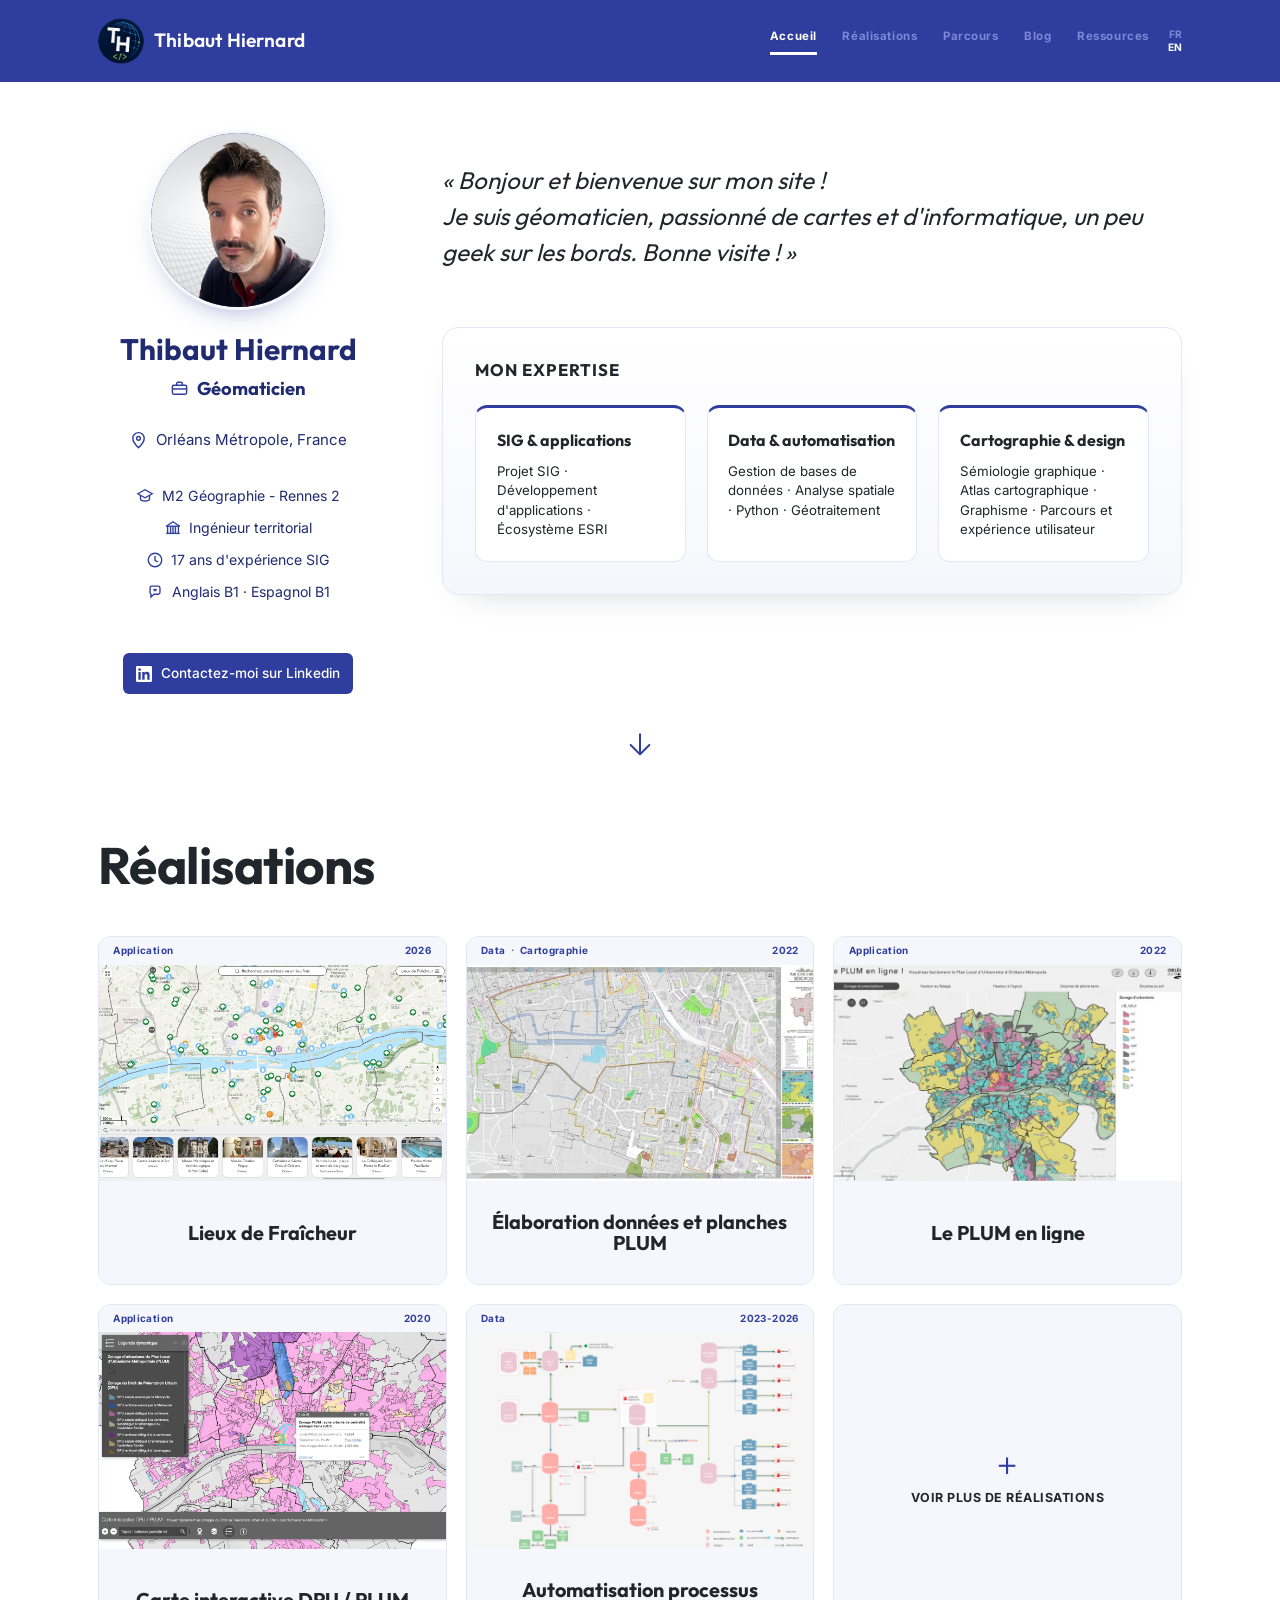
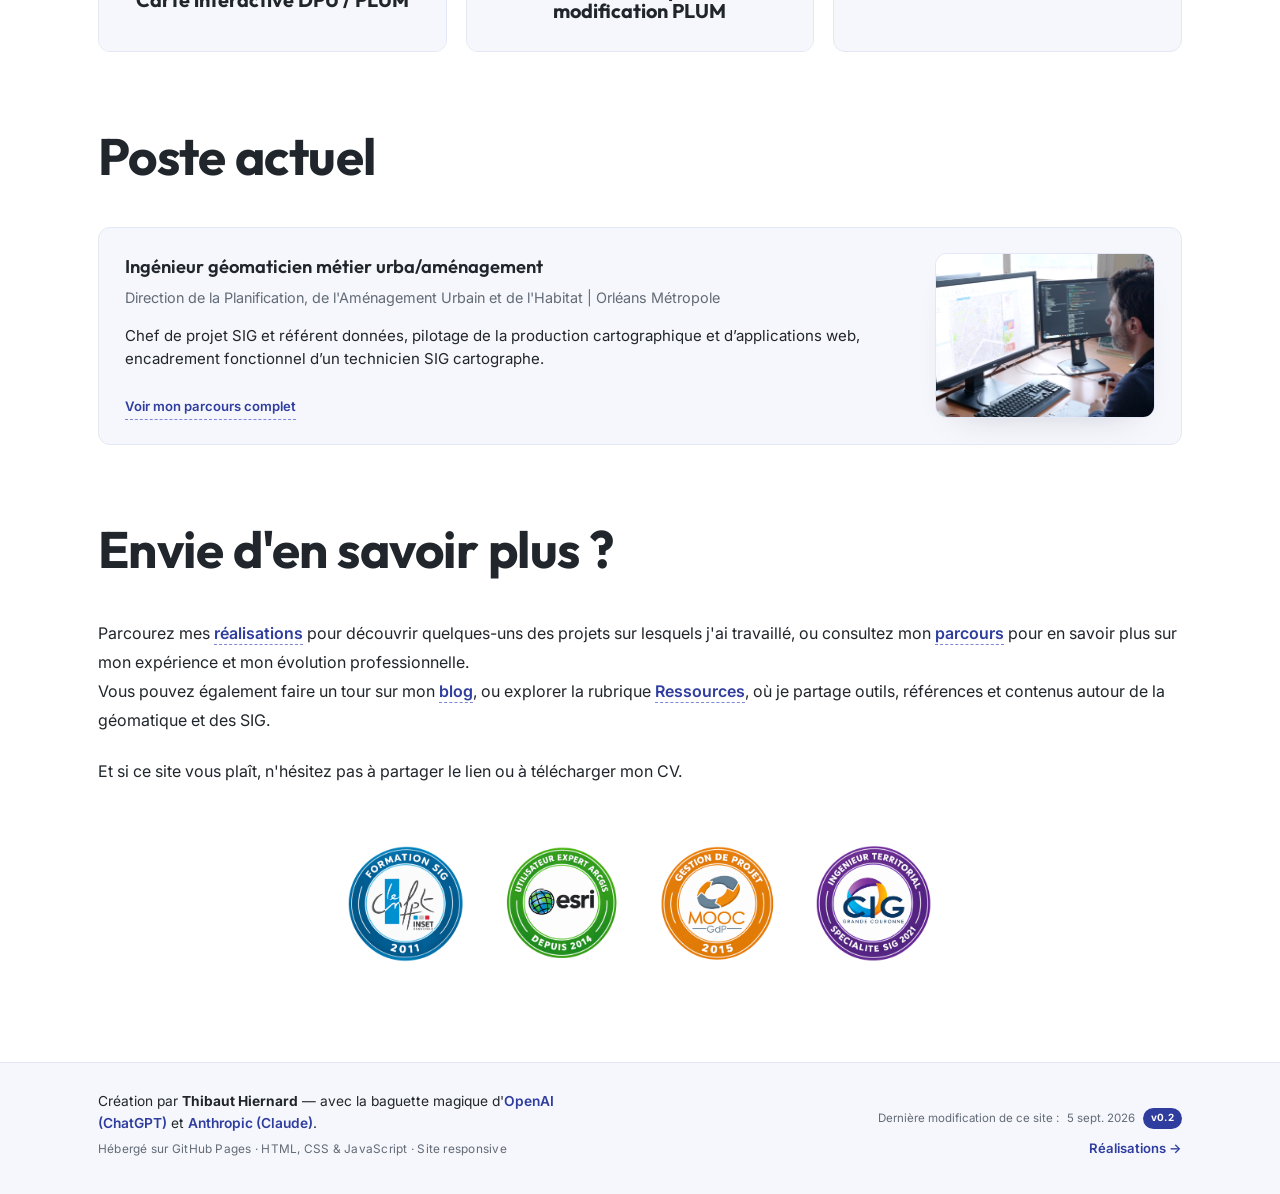
==== commit 288efbc3: "Contactez-moi devient Contactez-moi sur Linkedin" ====
--- a/index.html
+++ b/index.html
@@ -93,7 +93,7 @@
         <svg viewBox="0 0 24 24" fill="currentColor">
         <path d="M20.45 20.45h-3.56v-5.57c0-1.33-.03-3.04-1.85-3.04-1.85 0-2.13 1.44-2.13 2.94v5.67H9.35V8.99h3.41v1.56h.05c.47-.9 1.63-1.85 3.36-1.85 3.6 0 4.27 2.37 4.27 5.45v6.3zM5.34 7.43a2.06 2.06 0 1 1 0-4.12 2.06 2.06 0 0 1 0 4.12zM7.12 20.45H3.56V8.99h3.56v11.46zM22.22 0H1.77C.79 0 0 .77 0 1.72v20.56C0 23.23.79 24 1.77 24h20.45c.98 0 1.78-.77 1.78-1.72V1.72C24 .77 23.2 0 22.22 0z"/>
         </svg>
-        Contactez-moi
+        Contactez-moi sur Linkedin
       </a>
     </div>
 
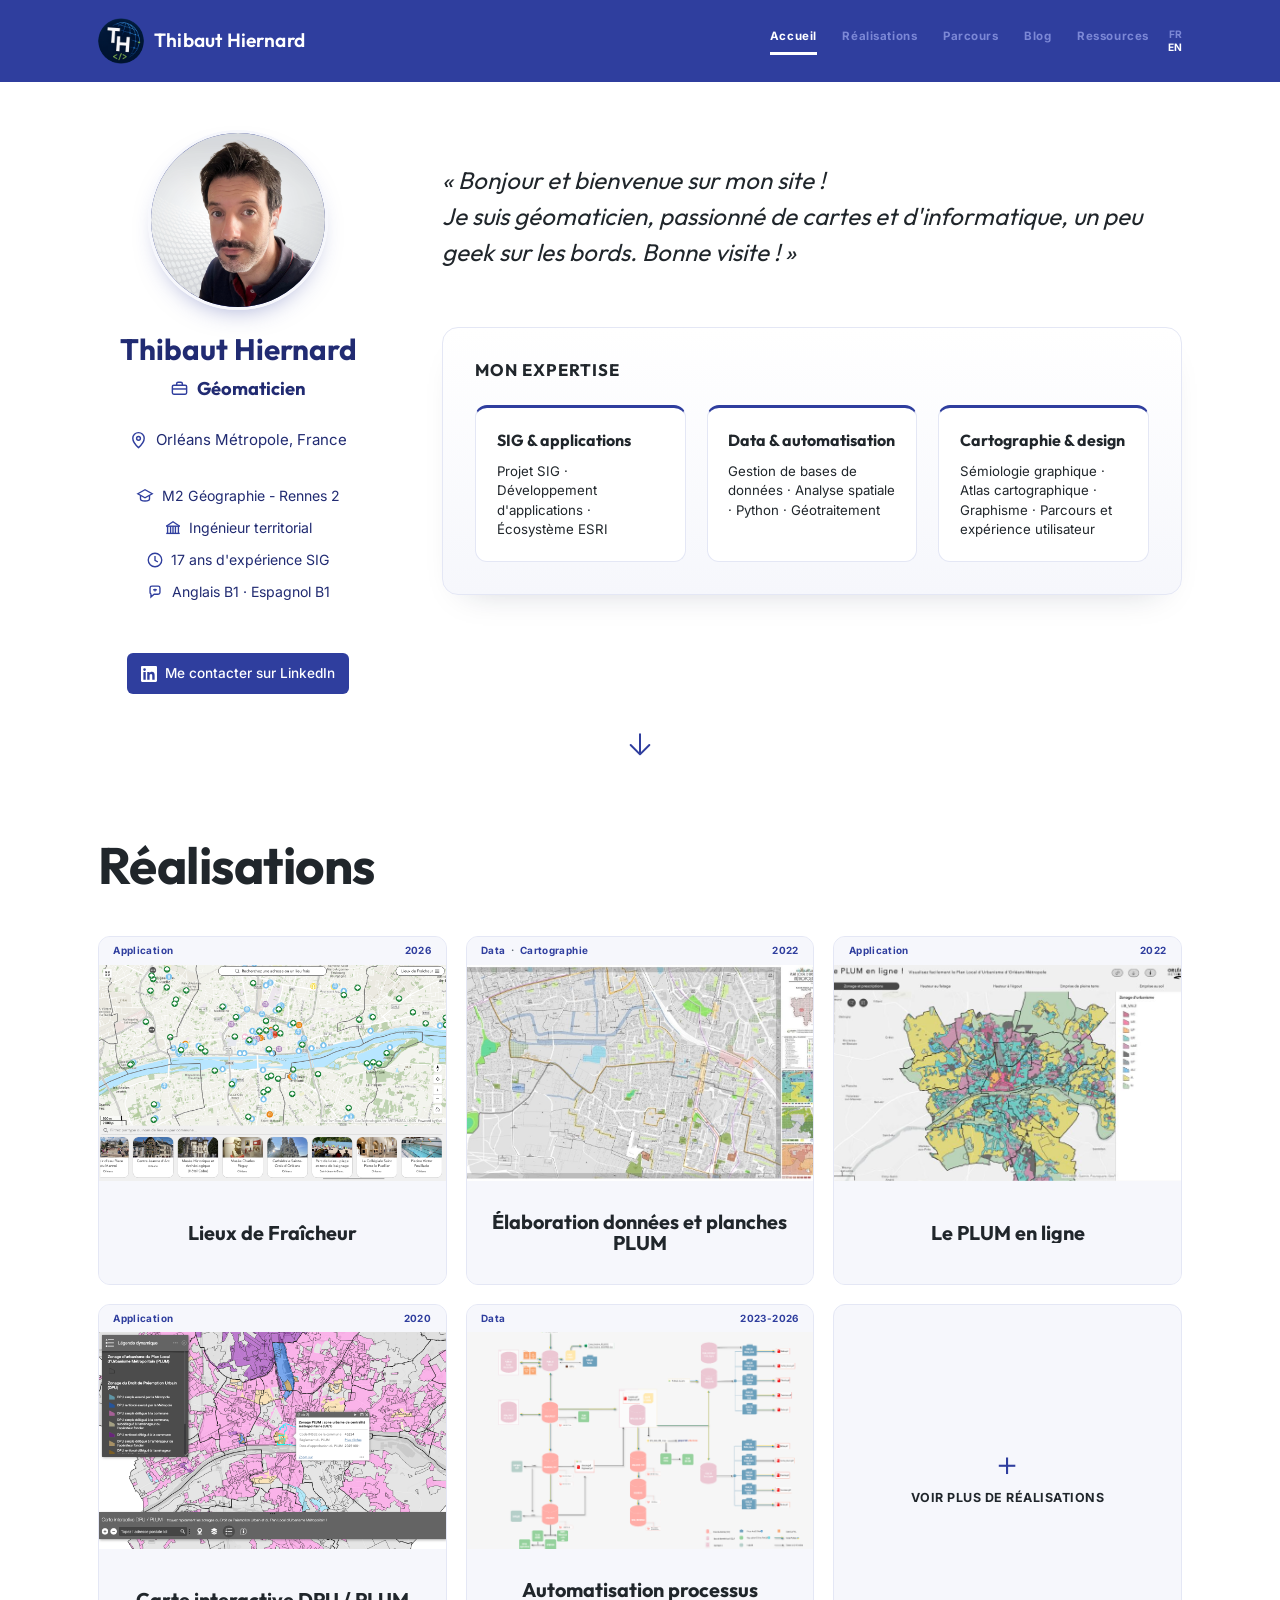
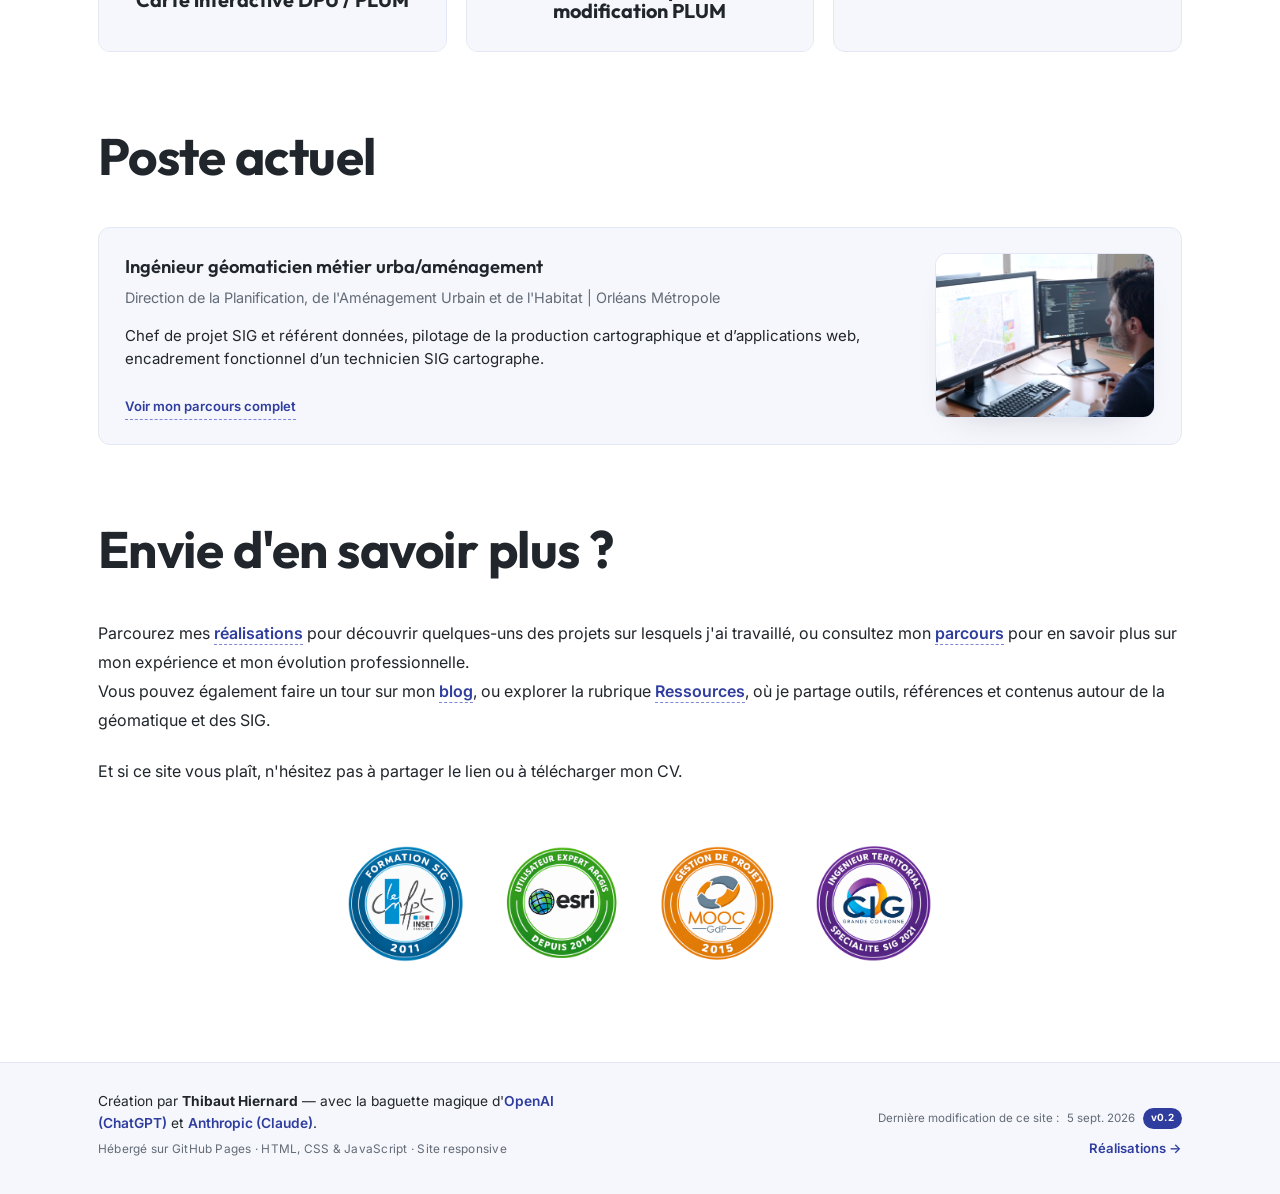
==== commit 0cbc5e6a: "Me contacter sur LinkedIn" ====
--- a/index.html
+++ b/index.html
@@ -93,7 +93,7 @@
         <svg viewBox="0 0 24 24" fill="currentColor">
         <path d="M20.45 20.45h-3.56v-5.57c0-1.33-.03-3.04-1.85-3.04-1.85 0-2.13 1.44-2.13 2.94v5.67H9.35V8.99h3.41v1.56h.05c.47-.9 1.63-1.85 3.36-1.85 3.6 0 4.27 2.37 4.27 5.45v6.3zM5.34 7.43a2.06 2.06 0 1 1 0-4.12 2.06 2.06 0 0 1 0 4.12zM7.12 20.45H3.56V8.99h3.56v11.46zM22.22 0H1.77C.79 0 0 .77 0 1.72v20.56C0 23.23.79 24 1.77 24h20.45c.98 0 1.78-.77 1.78-1.72V1.72C24 .77 23.2 0 22.22 0z"/>
         </svg>
-        Contactez-moi sur Linkedin
+        Me contacter sur LinkedIn
       </a>
     </div>
 
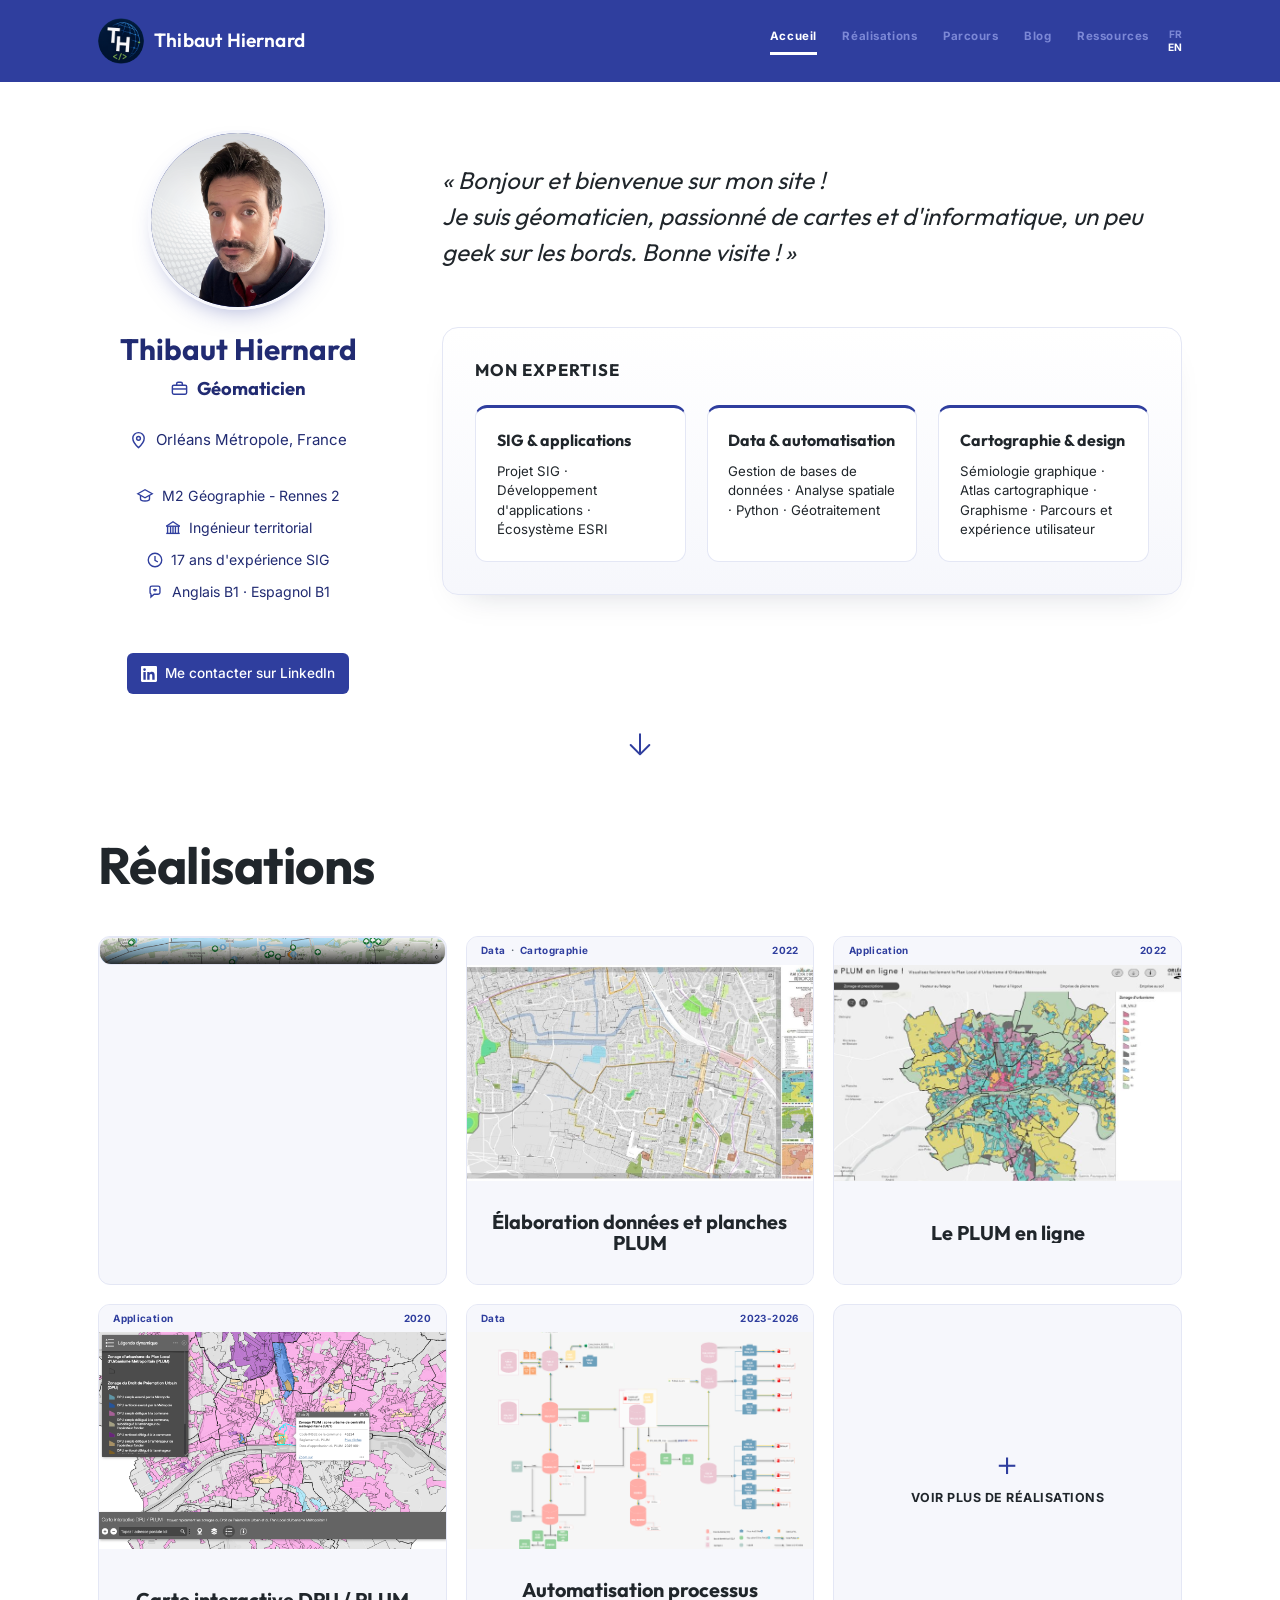
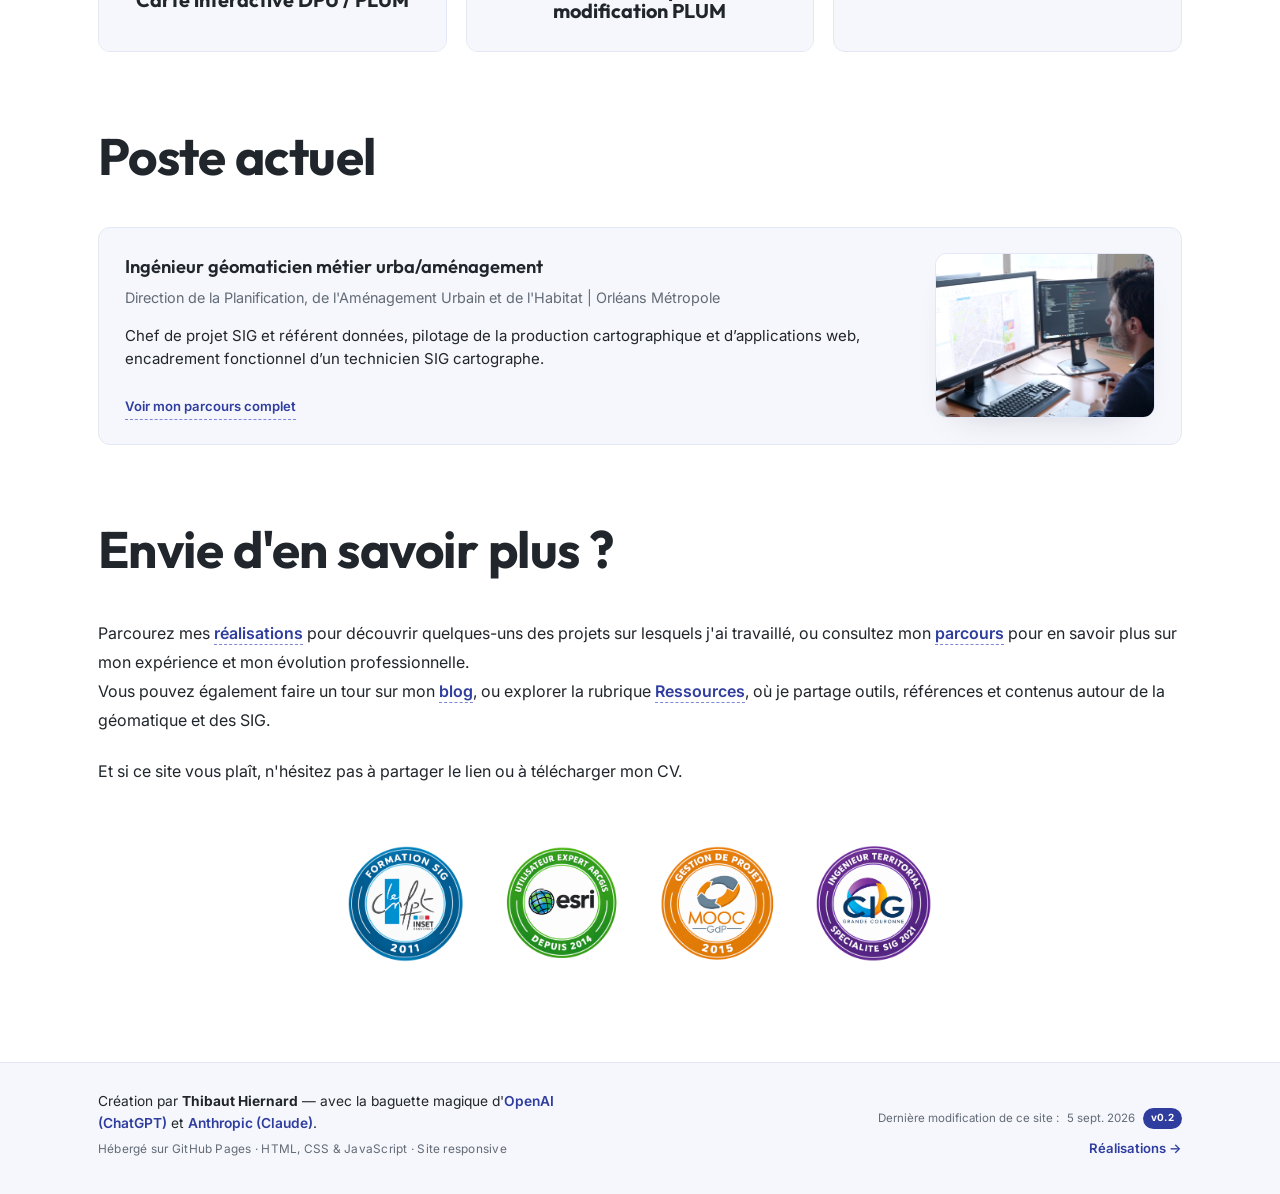
==== commit 63109ab3: "Mise à jour de l'affichage de la réalisation Lieux de Fraîcheur : image pleine hauteur avec dégradé " ====
--- a/index.html
+++ b/index.html
@@ -133,16 +133,12 @@
 
     <div class="realisation-gallery realisation-gallery-home">
 
-      <a class="realisation-card" href="https://experience.arcgis.com/experience/ad36f6e5cf1948f598005133b607340a" target="_blank" rel="noopener">
-        <div class="realisation-card-meta">
-          <div class="realisation-tags"><span class="realisation-tag">Application</span></div>
-          <span class="realisation-date">2026</span>
-        </div>
+      <a class="realisation-card realisation-card-featured" href="https://experience.arcgis.com/experience/ad36f6e5cf1948f598005133b607340a" target="_blank" rel="noopener">
         <div class="realisation-card-image">
           <img src="assets/lieux_fraicheur.png" alt="Application Lieux de Fraîcheur">
-                  <div class="realisation-card-overlay"><p>Permet de localiser, mettre à jour et exporter les lieux de fraicheur de la Métropole durant les vagues de chaleur.</p></div>
-        </div>
-        <div class="realisation-card-title"><h3>Lieux de Fraîcheur</h3></div>
+          <div class="realisation-card-overlay"><p>Permet de localiser, mettre à jour et exporter les lieux de fraicheur de la Métropole durant les vagues de chaleur.</p></div>
+          <div class="realisation-card-featured-title"><h3>Lieux de Fraîcheur</h3></div>
+        </div>
       </a>
 
       <a class="realisation-card" href="https://www.orleans-metropole.fr/actions-et-services/grands-projets-urbains/consulter-le-plum#c7279" target="_blank" rel="noopener">
--- a/style.css
+++ b/style.css
@@ -719,6 +719,62 @@
   gap:1.2rem;
 }
 
+/* Carte spéciale pour "Lieux de Fraîcheur" - image pleine hauteur avec dégradé et titre superposé */
+.realisation-card-featured{
+  grid-template-rows:100%;
+  border:none;
+  background:none;
+  box-shadow:none;
+}
+
+.realisation-card-featured:hover{
+  border-color:transparent;
+  transform:none;
+  box-shadow:none;
+}
+
+.realisation-card-featured .realisation-card-image{
+  position:relative;
+  height:100%;
+  overflow:hidden;
+  border-radius:var(--radius);
+  border:1px solid var(--line);
+}
+
+.realisation-card-featured .realisation-card-image img{
+  display:block;
+  width:100%;
+  height:100%;
+  object-fit:cover;
+}
+
+.realisation-card-featured .realisation-card-image::before{
+  content:"";
+  position:absolute;
+  inset:0;
+  background:linear-gradient(to top, rgba(0,0,0,0.8) 0%, rgba(0,0,0,0.4) 40%, rgba(0,0,0,0) 100%);
+  z-index:1;
+  pointer-events:none;
+}
+
+.realisation-card-featured .realisation-card-featured-title{
+  position:absolute;
+  bottom:0;
+  left:0;
+  right:0;
+  z-index:2;
+  padding:1.2rem;
+  text-align:center;
+}
+
+.realisation-card-featured .realisation-card-featured-title h3{
+  margin:0;
+  font-size:clamp(1rem,2vw,1.4rem);
+  font-weight:700;
+  color:#fff;
+  text-shadow:0 2px 4px rgba(0,0,0,0.3);
+}
+
 .realisation-card{
   position:relative;
   display:grid;
@@ -844,6 +900,12 @@
   transform:scale(1.04);
 }
 
+.realisation-card-featured:hover .realisation-card-image img,
+.realisation-card-featured:focus-visible .realisation-card-image img{
+  filter:none;
+  transform:none;
+}
+
 .realisation-card:hover .realisation-card-image::after,
 .realisation-card:focus-visible .realisation-card-image::after{
   background:rgba(255,255,255,.30);
@@ -878,6 +940,10 @@
   -webkit-line-clamp:2;
   -webkit-box-orient:vertical;
   overflow:hidden;
+}
+
+.realisation-card-featured .realisation-card-title{
+  display:none;
 }
 
 .realisation-card-more{
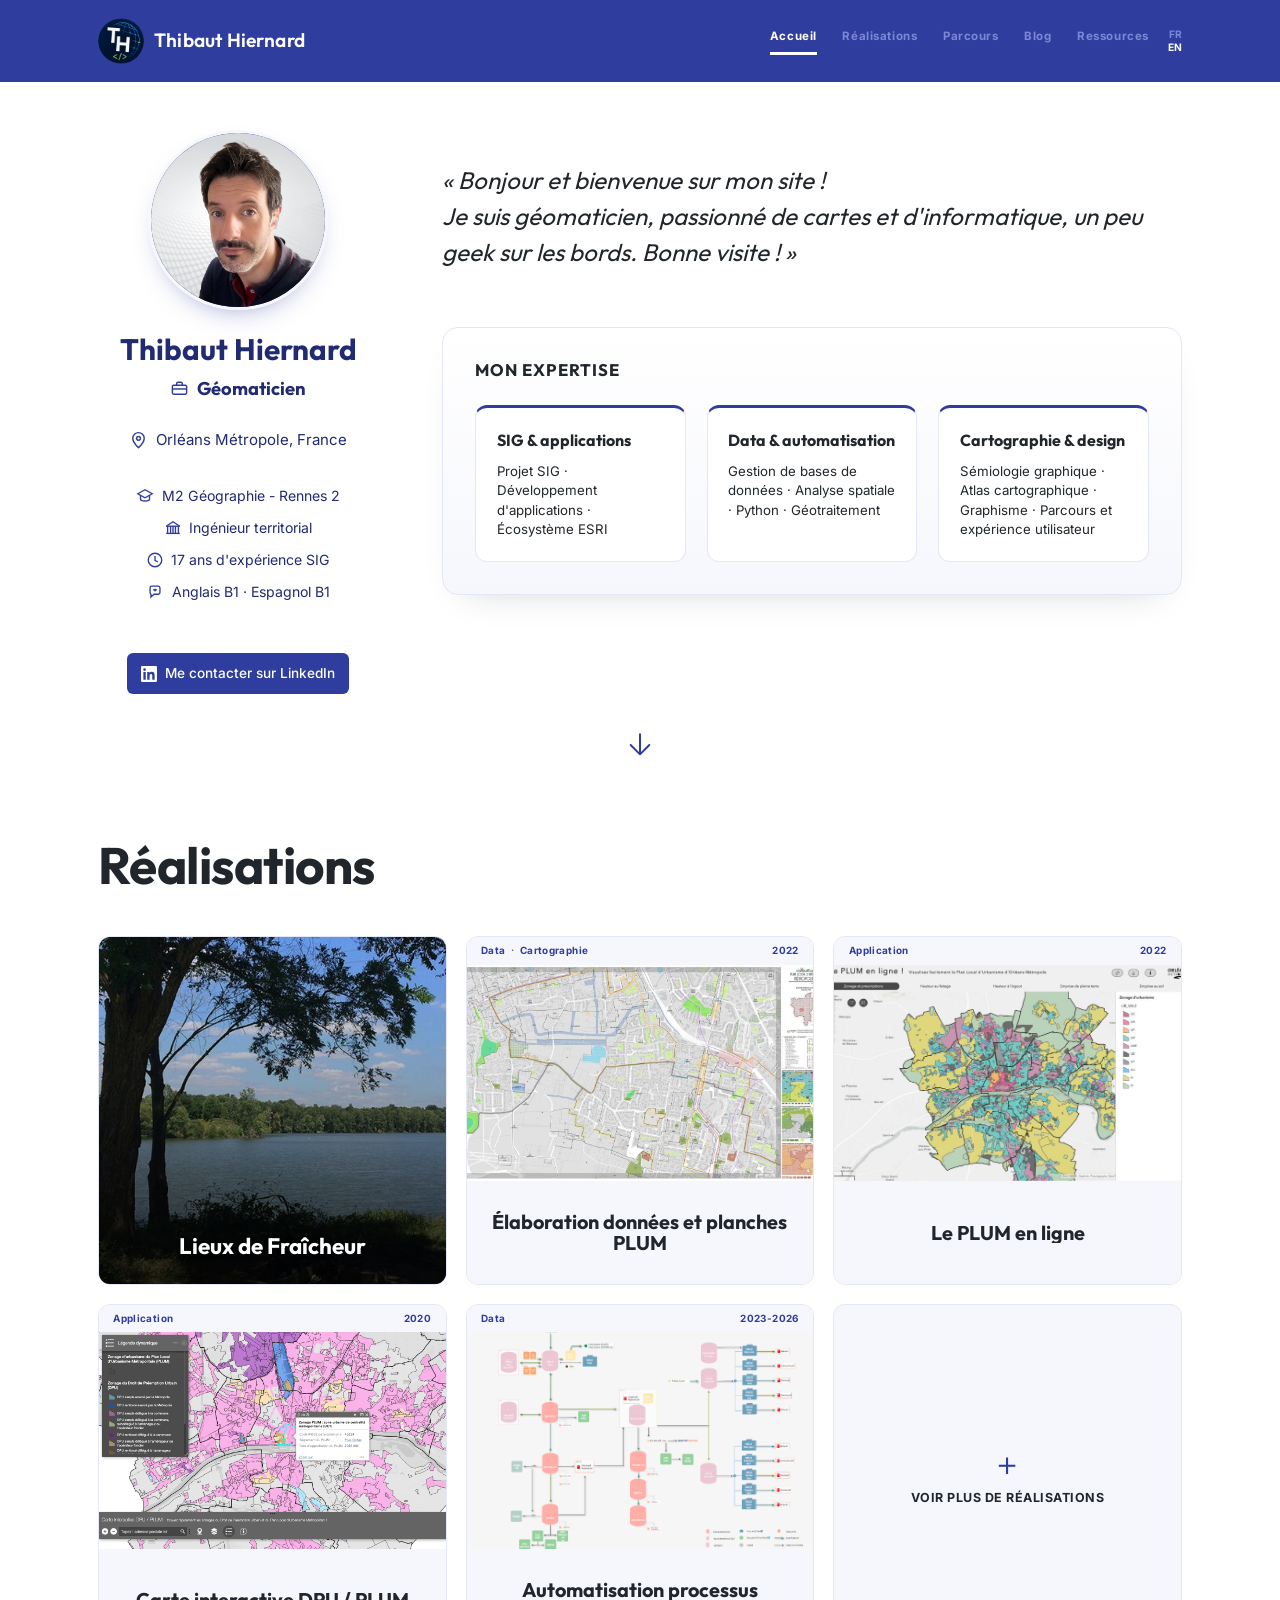
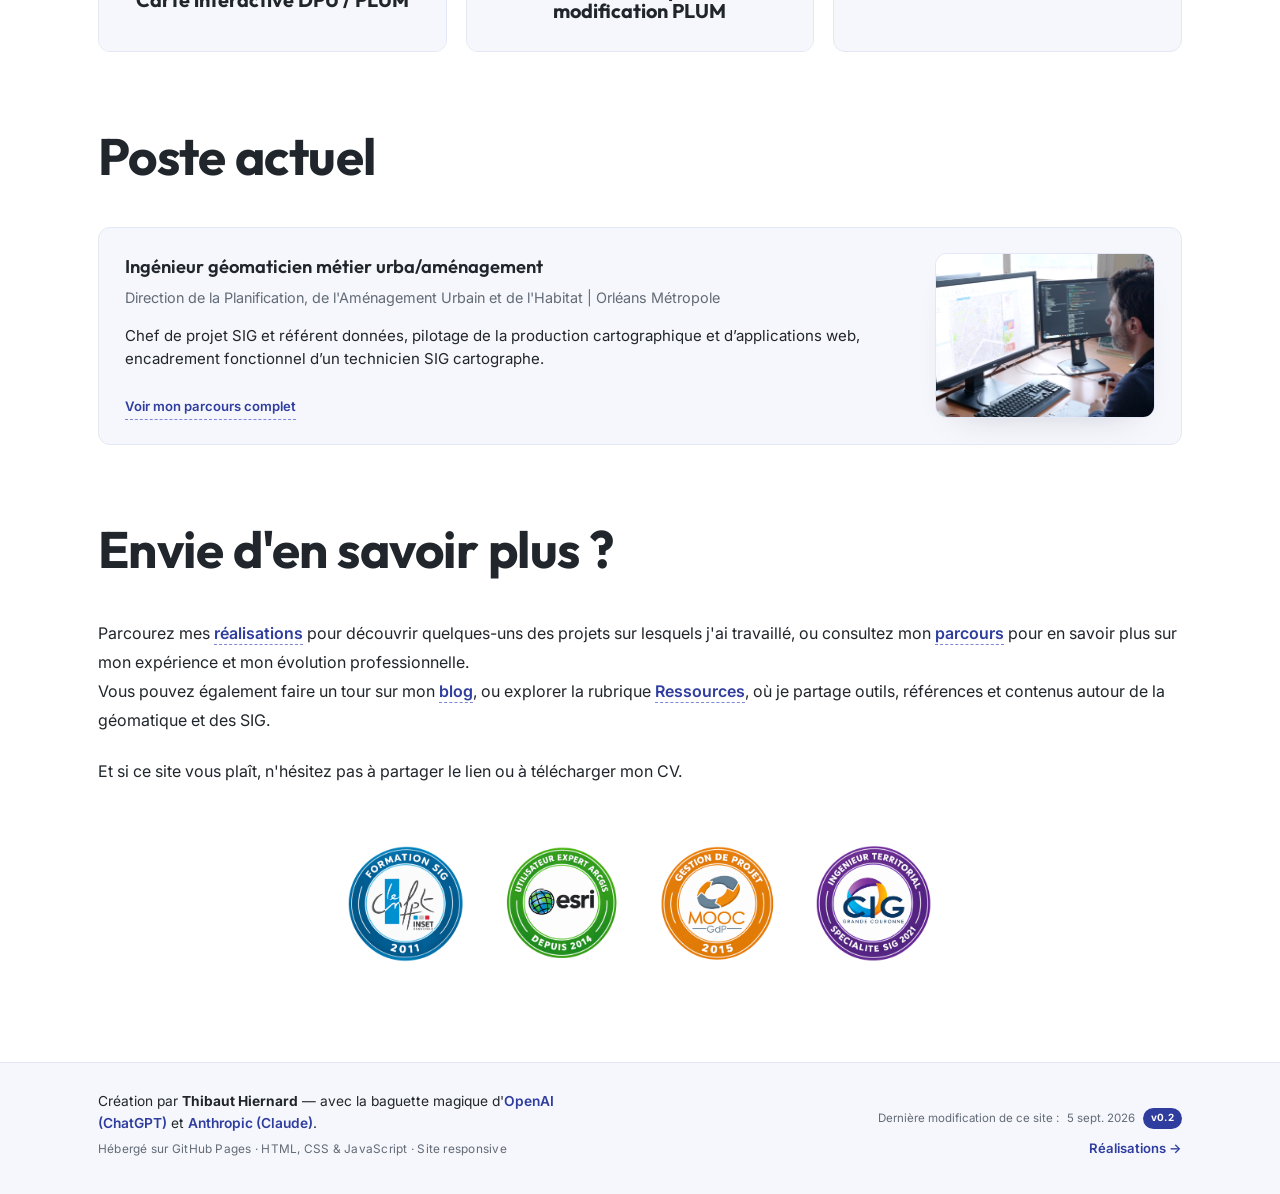
==== commit 5d6edb3f: "Correction affichage Lieux de Fraîcheur : image pleine hauteur avec dégradé et titre superposé Co-au" ====
--- a/index.html
+++ b/index.html
@@ -135,8 +135,7 @@
 
       <a class="realisation-card realisation-card-featured" href="https://experience.arcgis.com/experience/ad36f6e5cf1948f598005133b607340a" target="_blank" rel="noopener">
         <div class="realisation-card-image">
-          <img src="assets/lieux_fraicheur.png" alt="Application Lieux de Fraîcheur">
-          <div class="realisation-card-overlay"><p>Permet de localiser, mettre à jour et exporter les lieux de fraicheur de la Métropole durant les vagues de chaleur.</p></div>
+          <img src="assets/lieux_fraicheur.jpg" alt="Application Lieux de Fraîcheur">
           <div class="realisation-card-featured-title"><h3>Lieux de Fraîcheur</h3></div>
         </div>
       </a>
--- a/style.css
+++ b/style.css
@@ -720,61 +720,6 @@
 }
 
 /* Carte spéciale pour "Lieux de Fraîcheur" - image pleine hauteur avec dégradé et titre superposé */
-.realisation-card-featured{
-  grid-template-rows:100%;
-  border:none;
-  background:none;
-  box-shadow:none;
-}
-
-.realisation-card-featured:hover{
-  border-color:transparent;
-  transform:none;
-  box-shadow:none;
-}
-
-.realisation-card-featured .realisation-card-image{
-  position:relative;
-  height:100%;
-  overflow:hidden;
-  border-radius:var(--radius);
-  border:1px solid var(--line);
-}
-
-.realisation-card-featured .realisation-card-image img{
-  display:block;
-  width:100%;
-  height:100%;
-  object-fit:cover;
-}
-
-.realisation-card-featured .realisation-card-image::before{
-  content:"";
-  position:absolute;
-  inset:0;
-  background:linear-gradient(to top, rgba(0,0,0,0.8) 0%, rgba(0,0,0,0.4) 40%, rgba(0,0,0,0) 100%);
-  z-index:1;
-  pointer-events:none;
-}
-
-.realisation-card-featured .realisation-card-featured-title{
-  position:absolute;
-  bottom:0;
-  left:0;
-  right:0;
-  z-index:2;
-  padding:1.2rem;
-  text-align:center;
-}
-
-.realisation-card-featured .realisation-card-featured-title h3{
-  margin:0;
-  font-size:clamp(1rem,2vw,1.4rem);
-  font-weight:700;
-  color:#fff;
-  text-shadow:0 2px 4px rgba(0,0,0,0.3);
-}
-
 .realisation-card{
   position:relative;
   display:grid;
@@ -788,6 +733,63 @@
   color:var(--ink);
   text-decoration:none;
   transition:border-color .2s ease, transform .2s ease, box-shadow .2s ease;
+}
+
+.realisation-card-featured{
+  grid-template-rows:100% !important;
+  aspect-ratio:1/1 !important;
+  border:none !important;
+  background:none !important;
+  box-shadow:none !important;
+}
+
+.realisation-card-featured:hover{
+  border-color:transparent !important;
+  transform:none !important;
+  box-shadow:none !important;
+}
+
+.realisation-card-featured .realisation-card-image{
+  position:relative;
+  height:100%;
+  width:100%;
+  overflow:hidden;
+  border-radius:var(--radius);
+  border:1px solid var(--line);
+}
+
+.realisation-card-featured .realisation-card-image img{
+  display:block;
+  width:100%;
+  height:100%;
+  object-fit:cover;
+}
+
+.realisation-card-featured .realisation-card-image::before{
+  content:"";
+  position:absolute;
+  inset:0;
+  background:linear-gradient(to top, rgba(0,0,0,0.8) 0%, rgba(0,0,0,0.4) 40%, rgba(0,0,0,0) 100%);
+  z-index:1;
+  pointer-events:none;
+}
+
+.realisation-card-featured .realisation-card-featured-title{
+  position:absolute;
+  bottom:0;
+  left:0;
+  right:0;
+  z-index:2;
+  padding:1.2rem;
+  text-align:center;
+}
+
+.realisation-card-featured .realisation-card-featured-title h3{
+  margin:0;
+  font-size:clamp(1rem,2vw,1.4rem);
+  font-weight:700;
+  color:#fff;
+  text-shadow:0 2px 4px rgba(0,0,0,0.3);
 }
 
 .realisation-card:hover{
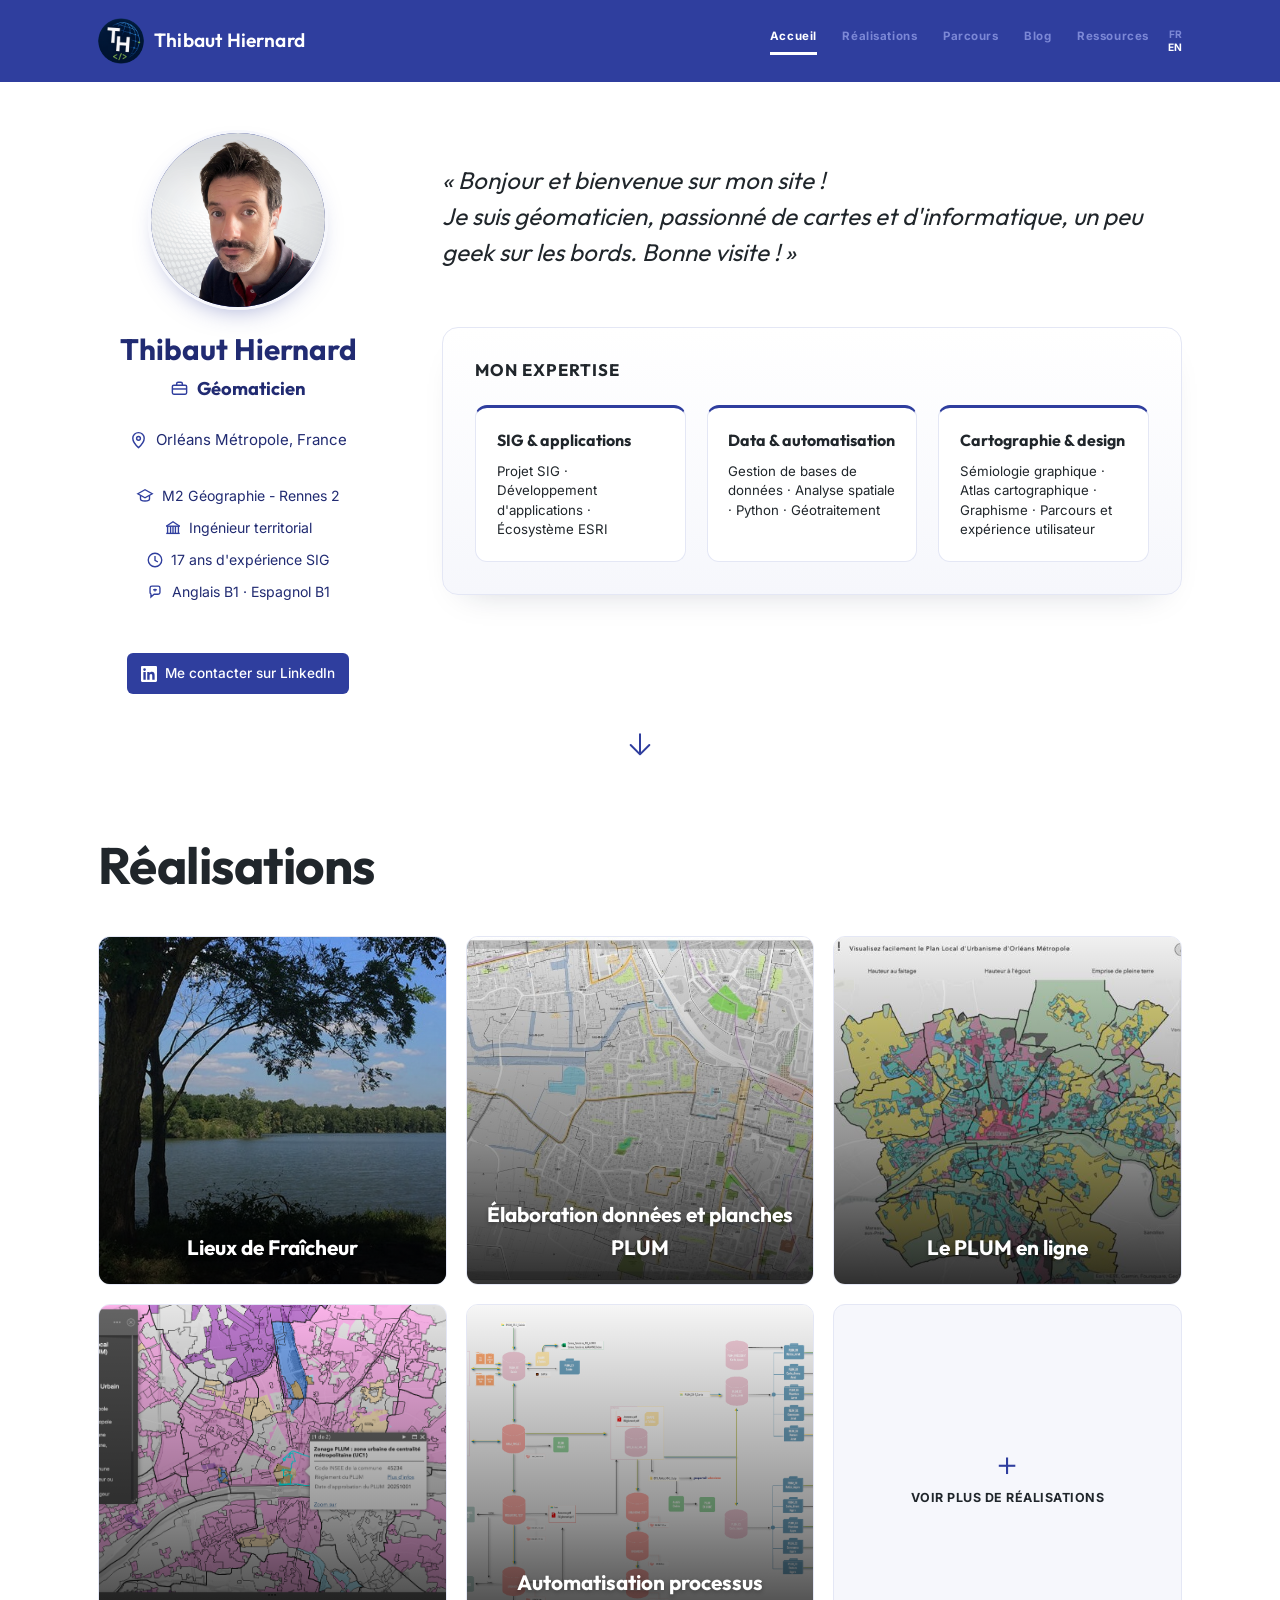
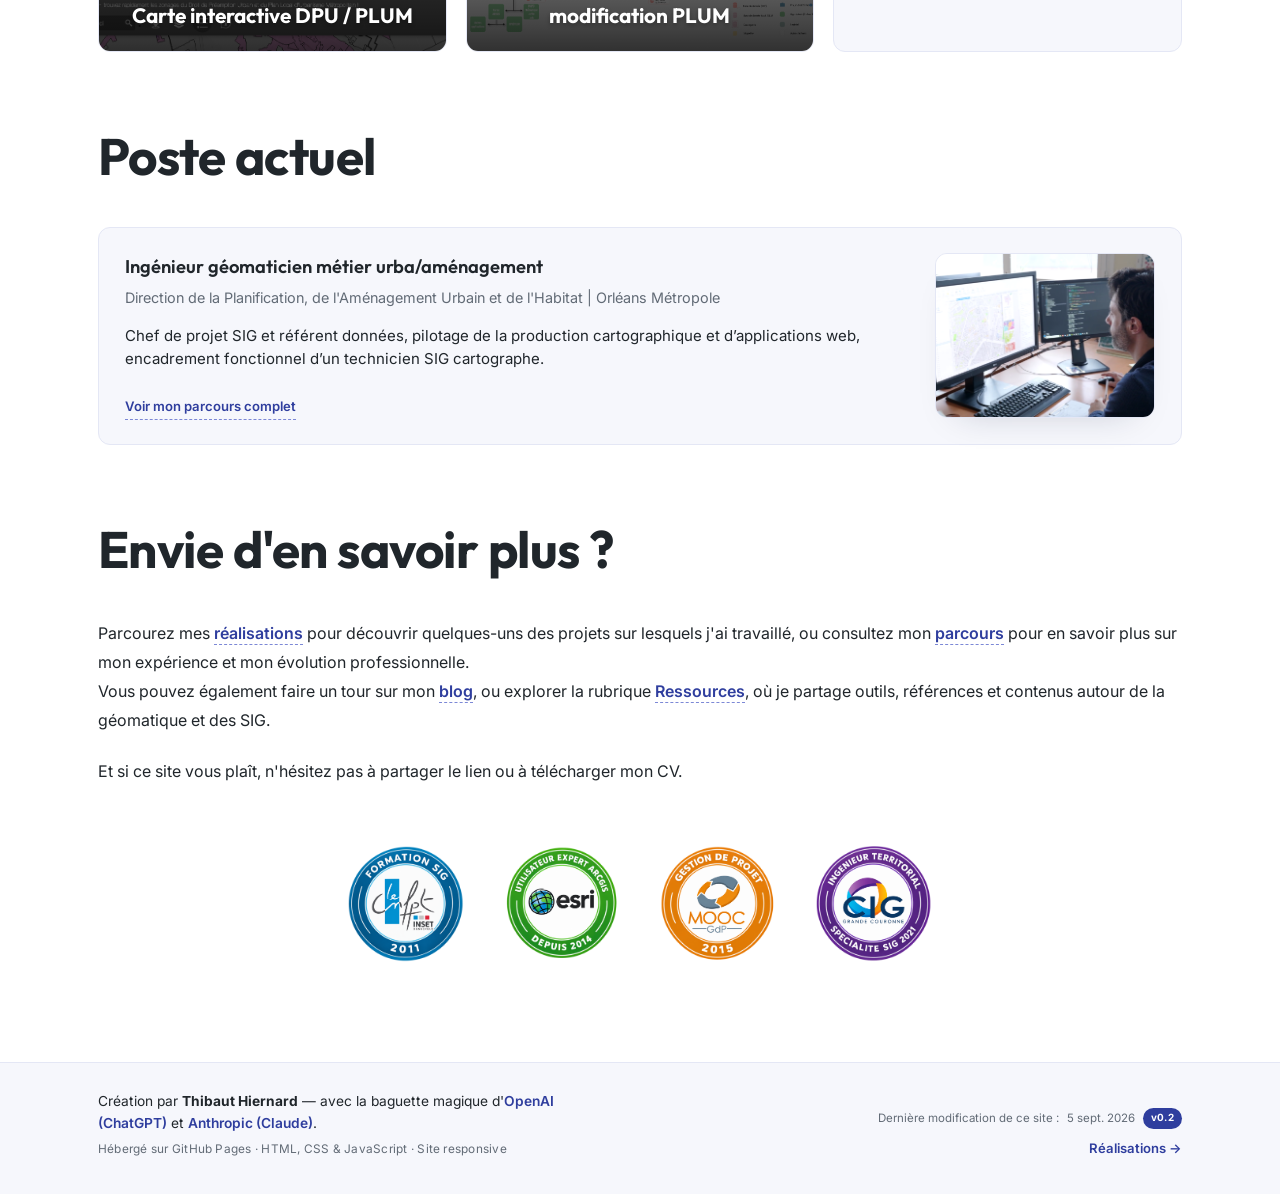
==== commit 775f18d9: "Add files via upload" ====
--- a/index.html
+++ b/index.html
@@ -133,62 +133,44 @@
 
     <div class="realisation-gallery realisation-gallery-home">
 
-      <a class="realisation-card realisation-card-featured" href="https://experience.arcgis.com/experience/ad36f6e5cf1948f598005133b607340a" target="_blank" rel="noopener">
+      <a class="realisation-card" href="https://experience.arcgis.com/experience/ad36f6e5cf1948f598005133b607340a" target="_blank" rel="noopener">
         <div class="realisation-card-image">
           <img src="assets/lieux_fraicheur.jpg" alt="Application Lieux de Fraîcheur">
-          <div class="realisation-card-featured-title"><h3>Lieux de Fraîcheur</h3></div>
+          <div class="realisation-card-overlay"><p>Permet de localiser, mettre à jour et exporter les lieux de fraicheur de la Métropole durant les vagues de chaleur.</p></div>
+          <div class="realisation-card-title"><h3>Lieux de Fraîcheur</h3></div>
         </div>
       </a>
 
       <a class="realisation-card" href="https://www.orleans-metropole.fr/actions-et-services/grands-projets-urbains/consulter-le-plum#c7279" target="_blank" rel="noopener">
-        <div class="realisation-card-meta">
-          <div class="realisation-tags">
-            <span class="realisation-tag">Data</span>
-            <span class="realisation-tag">Cartographie</span>
-          </div>
-          <span class="realisation-date">2022</span>
-        </div>
         <div class="realisation-card-image">
           <img src="assets/planche_PLUM.jpeg" alt="Élaboration des données et planches PLUM">
-                  <div class="realisation-card-overlay"><p>Création des données PLUM au format CNIG, conception des planches pour l’approbation, publication et administration des données pour l’instruction dans Cart@ds</p></div>
-        </div>
-        <div class="realisation-card-title"><h3>Élaboration données et planches PLUM</h3></div>
+          <div class="realisation-card-overlay"><p>Création des données PLUM au format CNIG, conception des planches pour l’approbation, publication et administration des données pour l’instruction dans Cart@ds</p></div>
+          <div class="realisation-card-title"><h3>Élaboration données et planches PLUM</h3></div>
+        </div>
       </a>
 
       <a class="realisation-card" href="https://www.orleans-metropole.fr/leplumenligne" target="_blank" rel="noopener">
-        <div class="realisation-card-meta">
-          <div class="realisation-tags"><span class="realisation-tag">Application</span></div>
-          <span class="realisation-date">2022</span>
-        </div>
         <div class="realisation-card-image">
           <img src="assets/plum_en_ligne.jpeg" alt="Application Le PLUM en ligne">
-                  <div class="realisation-card-overlay"><p>Permet de visualiser le contenu des planches du PLUM en vigueur et de s’y localiser facilement</p></div>
-        </div>
-        <div class="realisation-card-title"><h3>Le PLUM en ligne</h3></div>
+          <div class="realisation-card-overlay"><p>Permet de visualiser le contenu des planches du PLUM en vigueur et de s’y localiser facilement</p></div>
+          <div class="realisation-card-title"><h3>Le PLUM en ligne</h3></div>
+        </div>
       </a>
 
       <a class="realisation-card" href="https://mapo.orleans-metropole.fr/portal/apps/webappviewer/index.html?id=0f496d0372554a58917352241282e90e" target="_blank" rel="noopener">
-        <div class="realisation-card-meta">
-          <div class="realisation-tags"><span class="realisation-tag">Application</span></div>
-          <span class="realisation-date">2020</span>
-        </div>
         <div class="realisation-card-image">
           <img src="assets/carte_dpu-plum.png" alt="Carte interactive DPU / PLUM">
-                  <div class="realisation-card-overlay"><p>Permet de connaitre rapidement le zonage du Droit de Préemption Urbain et le zonage du Plan Local d’Urbanisme</p></div>
-        </div>
-        <div class="realisation-card-title"><h3>Carte interactive DPU / PLUM</h3></div>
+          <div class="realisation-card-overlay"><p>Permet de connaitre rapidement le zonage du Droit de Préemption Urbain et le zonage du Plan Local d’Urbanisme</p></div>
+          <div class="realisation-card-title"><h3>Carte interactive DPU / PLUM</h3></div>
+        </div>
       </a>
 
       <a class="realisation-card" href="https://www.orleans-metropole.fr" target="_blank" rel="noopener">
-        <div class="realisation-card-meta">
-          <div class="realisation-tags"><span class="realisation-tag">Data</span></div>
-          <span class="realisation-date">2023-2026</span>
-        </div>
         <div class="realisation-card-image">
           <img src="assets/automatisation_plum.png" alt="Automatisation des processus de modification du PLUM">
-                  <div class="realisation-card-overlay"><p>Travail d’optimisation et d’automatisations géomatiques avec python des procédures de modification du PLUM</p></div>
-        </div>
-        <div class="realisation-card-title"><h3>Automatisation processus modification PLUM</h3></div>
+          <div class="realisation-card-overlay"><p>Travail d’optimisation et d’automatisations géomatiques avec python des procédures de modification du PLUM</p></div>
+          <div class="realisation-card-title"><h3>Automatisation processus modification PLUM</h3></div>
+        </div>
       </a>
 
       <a class="realisation-card realisation-card-more" href="realisations.html">
--- a/style.css
+++ b/style.css
@@ -719,136 +719,31 @@
   gap:1.2rem;
 }
 
-/* Carte spéciale pour "Lieux de Fraîcheur" - image pleine hauteur avec dégradé et titre superposé */
+/* Une seule mise en forme pour toutes les cartes : image pleine hauteur,
+   dégradé bas permanent avec titre, fond sombre plein + description au survol. */
 .realisation-card{
   position:relative;
-  display:grid;
-  grid-template-rows:8% 62.5% 29.5%;
+  display:block;
   min-width:0;
   aspect-ratio:1/1;
   overflow:hidden;
-  background:var(--panel);
+  border-radius:var(--radius);
   border:1px solid var(--line);
-  border-radius:var(--radius);
   color:var(--ink);
   text-decoration:none;
-  transition:border-color .2s ease, transform .2s ease, box-shadow .2s ease;
-}
-
-.realisation-card-featured{
-  grid-template-rows:100% !important;
-  aspect-ratio:1/1 !important;
-  border:none !important;
-  background:none !important;
-  box-shadow:none !important;
-}
-
-.realisation-card-featured:hover{
-  border-color:transparent !important;
-  transform:none !important;
-  box-shadow:none !important;
-}
-
-.realisation-card-featured .realisation-card-image{
+  transition:box-shadow .2s ease, border-color .2s ease;
+}
+
+.realisation-card:hover,
+.realisation-card:focus-visible{
+  border-color:var(--blue-soft);
+  box-shadow:0 10px 26px rgba(0,0,0,.12);
+}
+
+.realisation-card-image{
   position:relative;
-  height:100%;
-  width:100%;
-  overflow:hidden;
-  border-radius:var(--radius);
-  border:1px solid var(--line);
-}
-
-.realisation-card-featured .realisation-card-image img{
-  display:block;
   width:100%;
   height:100%;
-  object-fit:cover;
-}
-
-.realisation-card-featured .realisation-card-image::before{
-  content:"";
-  position:absolute;
-  inset:0;
-  background:linear-gradient(to top, rgba(0,0,0,0.8) 0%, rgba(0,0,0,0.4) 40%, rgba(0,0,0,0) 100%);
-  z-index:1;
-  pointer-events:none;
-}
-
-.realisation-card-featured .realisation-card-featured-title{
-  position:absolute;
-  bottom:0;
-  left:0;
-  right:0;
-  z-index:2;
-  padding:1.2rem;
-  text-align:center;
-}
-
-.realisation-card-featured .realisation-card-featured-title h3{
-  margin:0;
-  font-size:clamp(1rem,2vw,1.4rem);
-  font-weight:700;
-  color:#fff;
-  text-shadow:0 2px 4px rgba(0,0,0,0.3);
-}
-
-.realisation-card:hover{
-  border-color:var(--blue-soft);
-  transform:translateY(-2px);
-  box-shadow:0 8px 24px rgba(0,0,0,.06);
-}
-
-.realisation-card-meta{
-  min-width:0;
-  display:flex;
-  align-items:center;
-  justify-content:space-between;
-  gap:.7rem;
-  padding:0 .9rem;
-  background:var(--panel);
-}
-
-.realisation-tags{
-  min-width:0;
-  display:flex;
-  align-items:center;
-  gap:.35rem;
-  overflow:hidden;
-}
-
-.realisation-tag{
-  display:inline-flex;
-  min-width:0;
-  max-width:100%;
-  white-space:nowrap;
-  overflow:hidden;
-  text-overflow:ellipsis;
-  font-family:'Inter',sans-serif;
-  font-size:.62rem;
-  font-weight:700;
-  letter-spacing:.035em;
-  color:var(--blue);
-}
-
-.realisation-tag + .realisation-tag::before{
-  content:"·";
-  margin-right:.35rem;
-  color:var(--ink-soft);
-}
-
-.realisation-date{
-  flex:0 0 auto;
-  font-family:'Inter',sans-serif;
-  font-size:.62rem;
-  font-weight:700;
-  letter-spacing:.04em;
-  color:var(--blue);
-  white-space:nowrap;
-}
-
-.realisation-card-image{
-  position:relative;
-  min-height:0;
   overflow:hidden;
   background:linear-gradient(155deg,var(--blue),var(--blue-deep));
 }
@@ -858,17 +753,45 @@
   width:100%;
   height:100%;
   object-fit:cover;
-  transition:transform .35s ease, filter .3s ease;
-}
-
-.realisation-card-image::after{
+  transition:transform .35s ease;
+}
+
+.realisation-card:hover .realisation-card-image img,
+.realisation-card:focus-visible .realisation-card-image img{
+  transform:scale(1.04);
+}
+
+/* Dégradé bas permanent, pour la lisibilité du titre au repos */
+.realisation-card-image::before{
   content:"";
   position:absolute;
   inset:0;
   z-index:1;
-  background:rgba(255,255,255,0);
+  background:linear-gradient(to top, rgba(0,0,0,.8) 0%, rgba(0,0,0,.4) 40%, rgba(0,0,0,0) 100%);
+  pointer-events:none;
   transition:background .3s ease;
-  pointer-events:none;
+}
+
+/* Au survol : le dégradé devient un aplat sombre uniforme sur toute l'image */
+.realisation-card:hover .realisation-card-image::before,
+.realisation-card:focus-visible .realisation-card-image::before{
+  background:rgba(0,0,0,.8);
+}
+
+.realisation-card-title{
+  position:absolute;
+  bottom:0; left:0; right:0;
+  z-index:3;
+  padding:1.2rem;
+  text-align:center;
+}
+
+.realisation-card-title h3{
+  margin:0;
+  font-size:clamp(1rem,2vw,1.3rem);
+  font-weight:700;
+  color:#fff;
+  text-shadow:0 2px 4px rgba(0,0,0,.3);
 }
 
 .realisation-card-overlay{
@@ -889,63 +812,17 @@
 .realisation-card-overlay p{
   max-width:34ch;
   margin:0;
-  color:#000;
+  color:#fff;
   font-family:'Inter',sans-serif;
   font-size:clamp(.76rem,1.15vw,.92rem);
   line-height:1.8;
   font-weight:500;
 }
 
-.realisation-card:hover .realisation-card-image img,
-.realisation-card:focus-visible .realisation-card-image img{
-  filter:blur(4px);
-  transform:scale(1.04);
-}
-
-.realisation-card-featured:hover .realisation-card-image img,
-.realisation-card-featured:focus-visible .realisation-card-image img{
-  filter:none;
-  transform:none;
-}
-
-.realisation-card:hover .realisation-card-image::after,
-.realisation-card:focus-visible .realisation-card-image::after{
-  background:rgba(255,255,255,.30);
-}
-
 .realisation-card:hover .realisation-card-overlay,
 .realisation-card:focus-visible .realisation-card-overlay{
   opacity:1;
   visibility:visible;
-}
-
-.realisation-card-title{
-  min-width:0;
-  min-height:0;
-  display:flex;
-  align-items:center;
-  justify-content:center;
-  padding:.55rem .8rem;
-  background:var(--panel);
-  text-align:center;
-}
-
-.realisation-card-title h3{
-  width:100%;
-  margin:0;
-  font-size:clamp(.9rem,1.55vw,1.35rem);
-  line-height:1.08;
-  font-weight:700;
-  text-align:center;
-  overflow-wrap:anywhere;
-  display:-webkit-box;
-  -webkit-line-clamp:2;
-  -webkit-box-orient:vertical;
-  overflow:hidden;
-}
-
-.realisation-card-featured .realisation-card-title{
-  display:none;
 }
 
 .realisation-card-more{
@@ -995,7 +872,7 @@
     grid-template-columns:repeat(2,minmax(0,1fr));
   }
   .realisation-card-title h3{
-    font-size:clamp(.95rem,2.6vw,1.3rem);
+    font-size:clamp(.95rem,2.6vw,1.2rem);
   }
 }
 
@@ -1003,11 +880,8 @@
   .realisation-gallery{
     grid-template-columns:1fr;
   }
-  .realisation-card{
-    max-width:100%;
-  }
   .realisation-card-title h3{
-    font-size:1.15rem;
+    font-size:1.1rem;
   }
 }
 
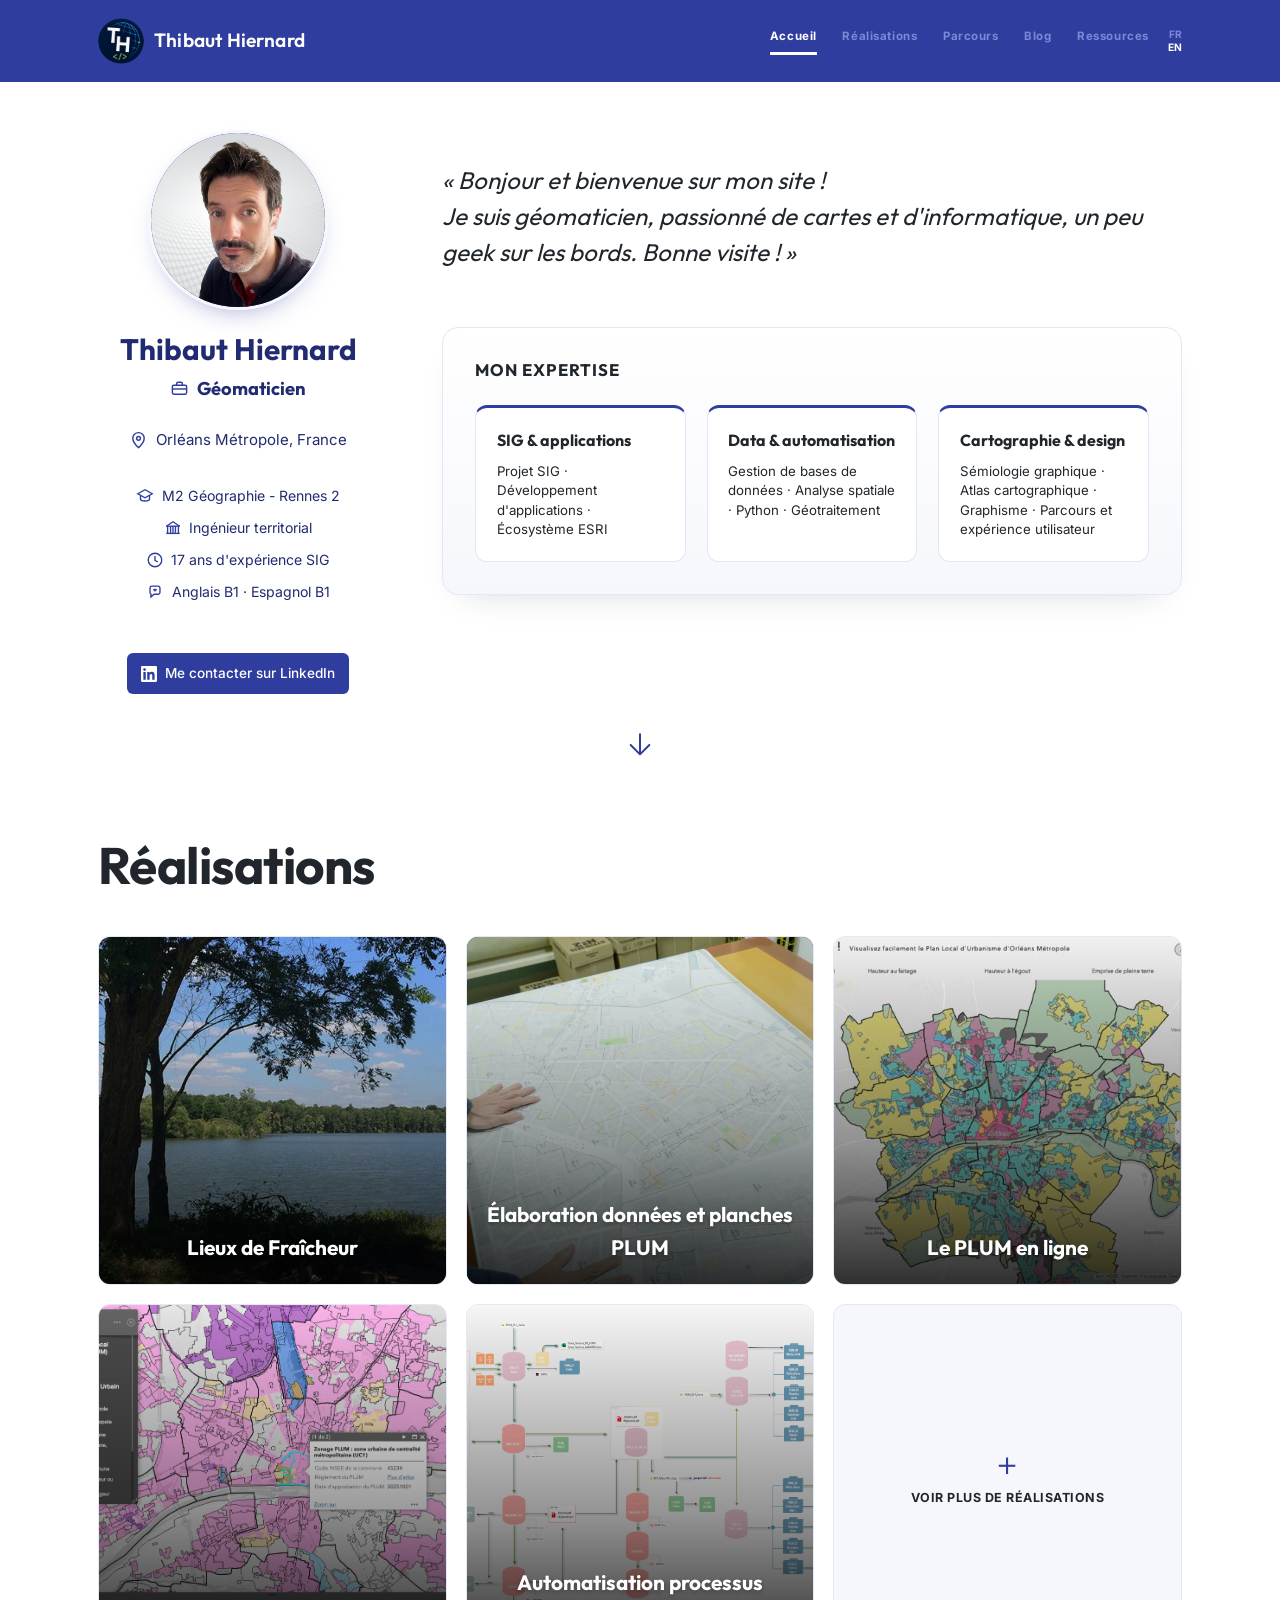
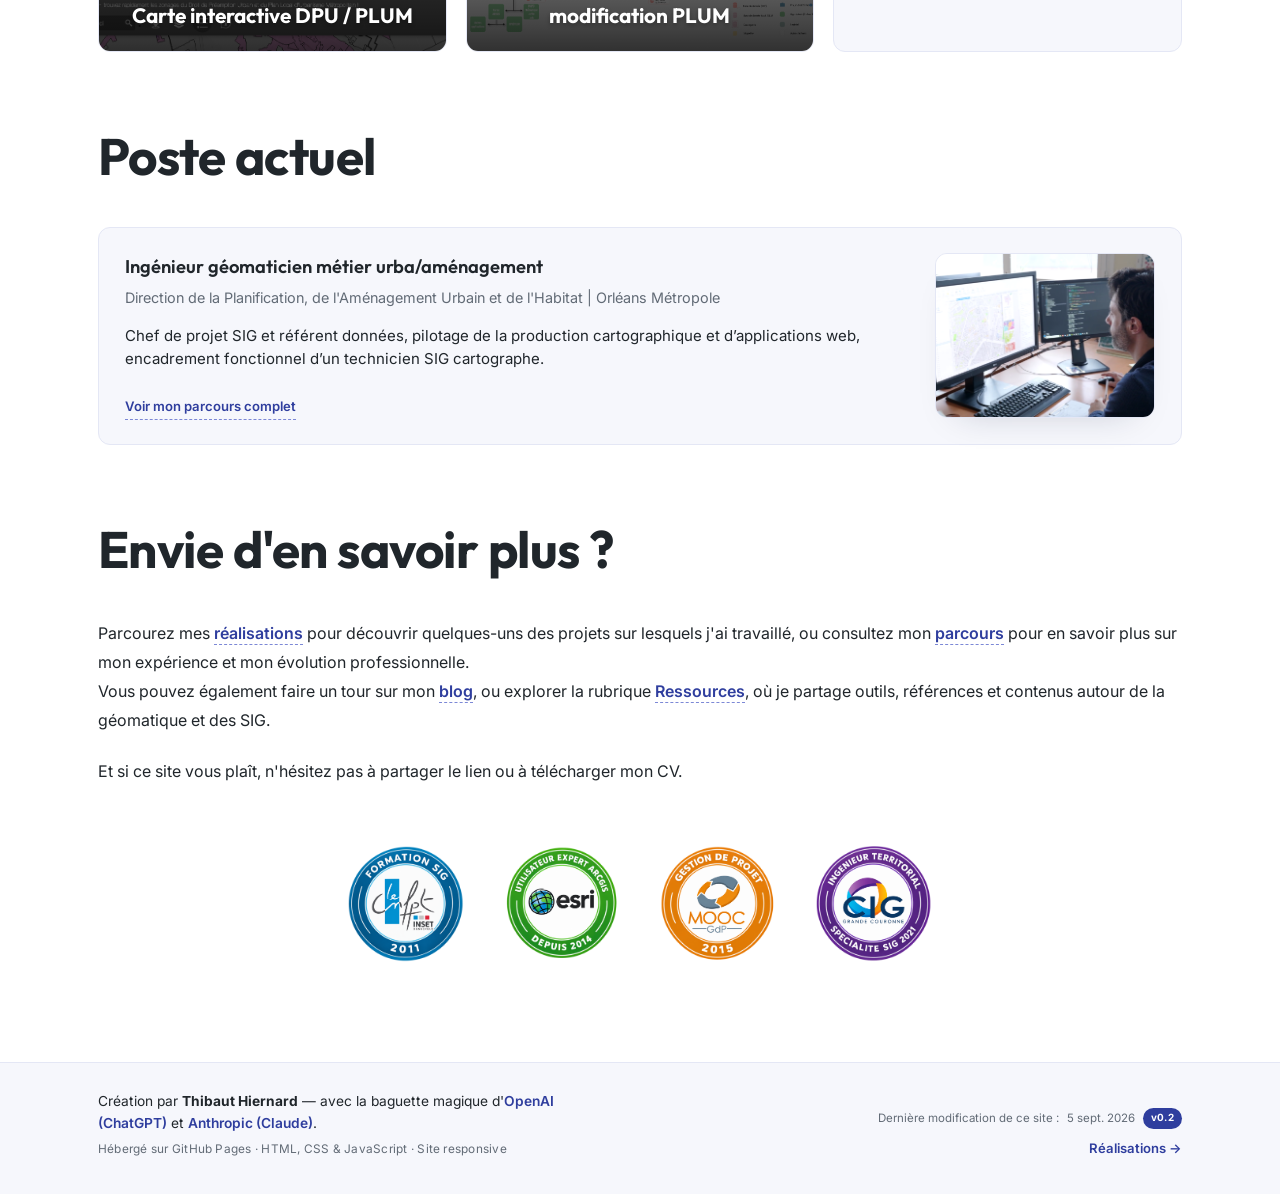
==== commit 92743f6d: "Update index.html" ====
--- a/index.html
+++ b/index.html
@@ -143,7 +143,7 @@
 
       <a class="realisation-card" href="https://www.orleans-metropole.fr/actions-et-services/grands-projets-urbains/consulter-le-plum#c7279" target="_blank" rel="noopener">
         <div class="realisation-card-image">
-          <img src="assets/planche_PLUM.jpeg" alt="Élaboration des données et planches PLUM">
+          <img src="assets/elab_plum.png" alt="Élaboration des données et planches PLUM">
           <div class="realisation-card-overlay"><p>Création des données PLUM au format CNIG, conception des planches pour l’approbation, publication et administration des données pour l’instruction dans Cart@ds</p></div>
           <div class="realisation-card-title"><h3>Élaboration données et planches PLUM</h3></div>
         </div>
--- a/style.css
+++ b/style.css
@@ -734,10 +734,41 @@
   transition:box-shadow .2s ease, border-color .2s ease;
 }
 
-.realisation-card:hover,
+/* Effets au survol : réservés aux appareils qui savent vraiment "survoler"
+   (souris). Sur tactile (iPhone/Android), :hover peut rester "collé" après
+   un tap et entrer en conflit avec la classe .is-active pilotée en JS plus
+   bas — on l'isole donc ici. */
+@media (hover:hover) and (pointer:fine){
+  .realisation-card:hover{
+    border-color:var(--blue-soft);
+    box-shadow:0 10px 26px rgba(0,0,0,.12);
+  }
+  .realisation-card:hover .realisation-card-image img{
+    transform:scale(1.04);
+  }
+  .realisation-card:hover .realisation-card-image::after{
+    opacity:1;
+  }
+  .realisation-card:hover .realisation-card-overlay{
+    opacity:1;
+    visibility:visible;
+  }
+}
+
+/* Navigation au clavier : toujours actif, quel que soit l'appareil */
 .realisation-card:focus-visible{
   border-color:var(--blue-soft);
   box-shadow:0 10px 26px rgba(0,0,0,.12);
+}
+.realisation-card:focus-visible .realisation-card-image img{
+  transform:scale(1.04);
+}
+.realisation-card:focus-visible .realisation-card-image::after{
+  opacity:1;
+}
+.realisation-card:focus-visible .realisation-card-overlay{
+  opacity:1;
+  visibility:visible;
 }
 
 .realisation-card-image{
@@ -756,12 +787,7 @@
   transition:transform .35s ease;
 }
 
-.realisation-card:hover .realisation-card-image img,
-.realisation-card:focus-visible .realisation-card-image img{
-  transform:scale(1.04);
-}
-
-/* Dégradé bas permanent, pour la lisibilité du titre au repos */
+/* Dégradé bas permanent (filtre de base, ne change jamais) */
 .realisation-card-image::before{
   content:"";
   position:absolute;
@@ -769,13 +795,20 @@
   z-index:1;
   background:linear-gradient(to top, rgba(0,0,0,.8) 0%, rgba(0,0,0,.4) 40%, rgba(0,0,0,0) 100%);
   pointer-events:none;
-  transition:background .3s ease;
-}
-
-/* Au survol : le dégradé devient un aplat sombre uniforme sur toute l'image */
-.realisation-card:hover .realisation-card-image::before,
-.realisation-card:focus-visible .realisation-card-image::before{
-  background:rgba(0,0,0,.8);
+}
+
+/* Voile sombre plein cadre, superposé au dégradé : on n'anime que son
+   opacité (seule façon de garantir un fondu propre — on ne peut pas
+   interpoler un dégradé et un aplat de couleur, d'où le flash précédent). */
+.realisation-card-image::after{
+  content:"";
+  position:absolute;
+  inset:0;
+  z-index:1;
+  background:rgba(0,0,0,.55);
+  opacity:0;
+  pointer-events:none;
+  transition:opacity .3s ease;
 }
 
 .realisation-card-title{
@@ -819,8 +852,12 @@
   font-weight:500;
 }
 
-.realisation-card:hover .realisation-card-overlay,
-.realisation-card:focus-visible .realisation-card-overlay{
+/* Équivalent tactile : classe togglée en JS quand la carte est centrée
+   à l'écran pendant le scroll (voir script.js) */
+.realisation-card.is-active .realisation-card-image::after{
+  opacity:1;
+}
+.realisation-card.is-active .realisation-card-overlay{
   opacity:1;
   visibility:visible;
 }
